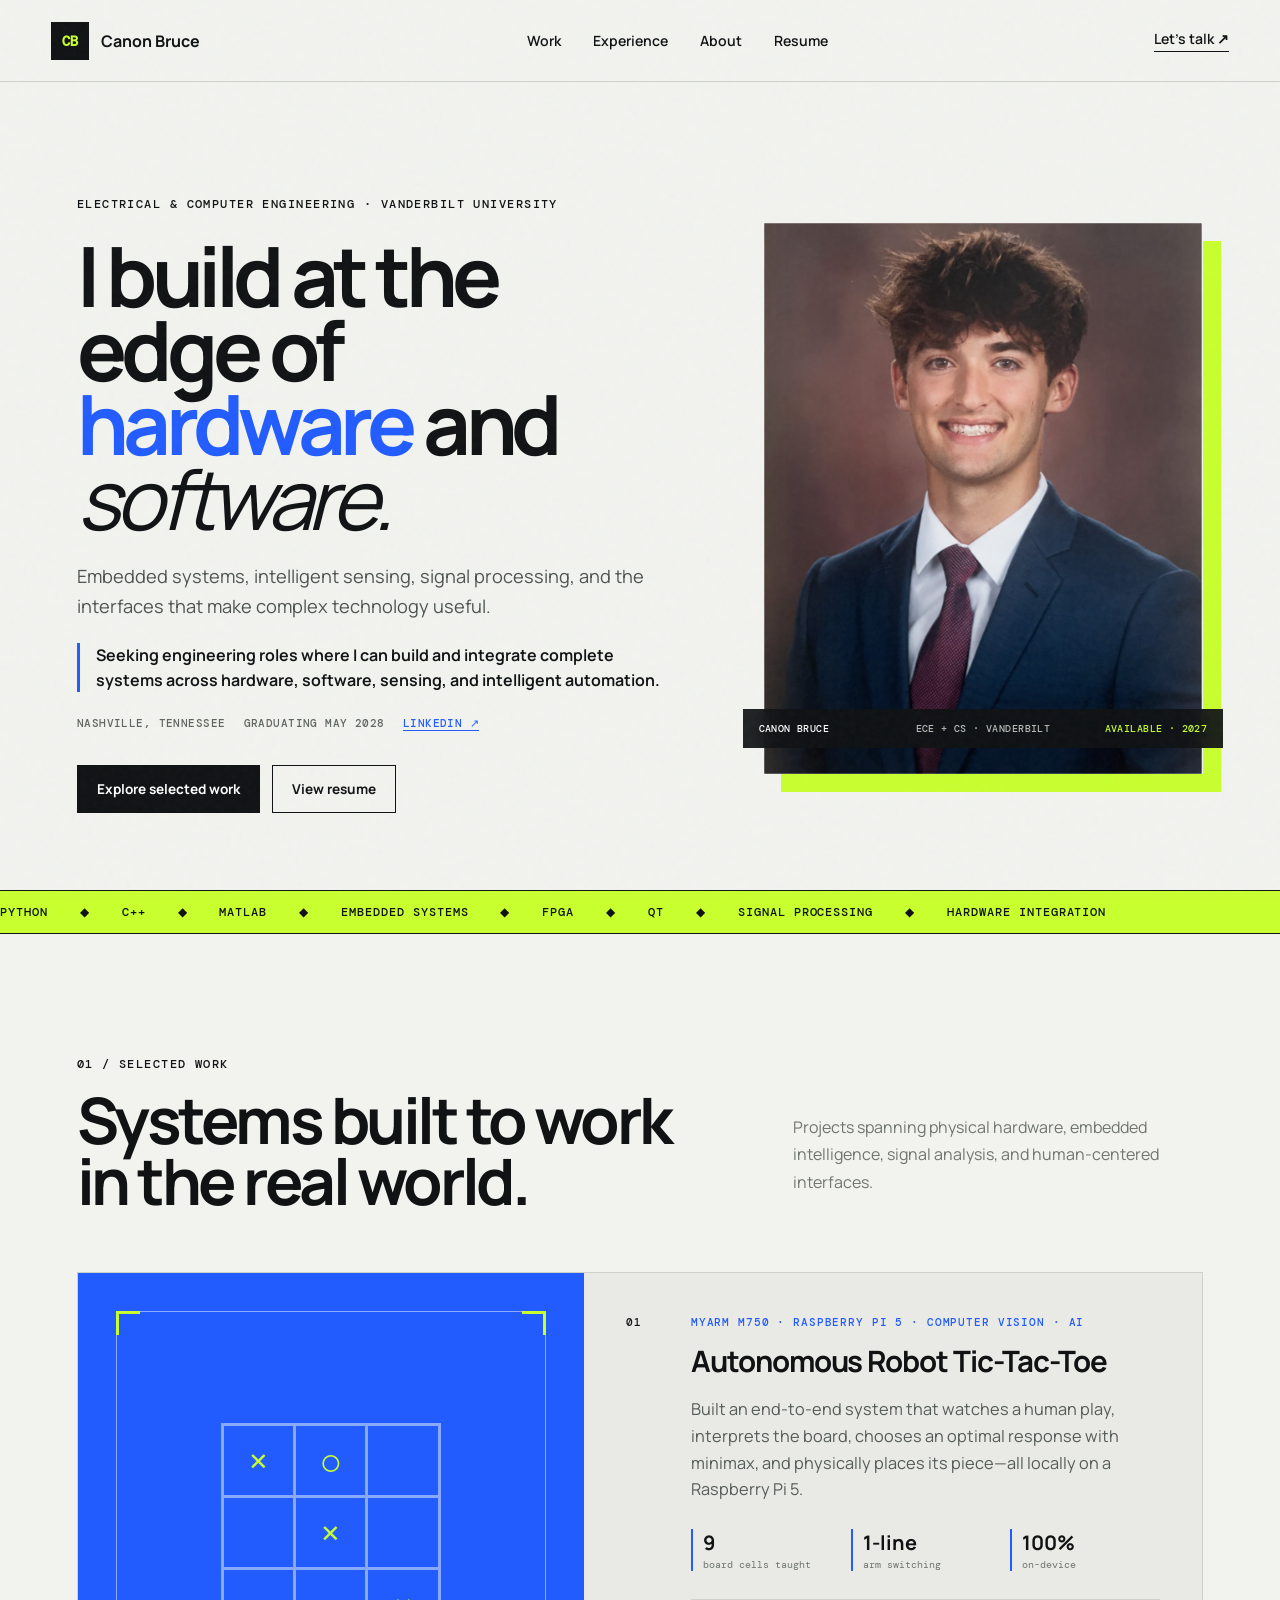
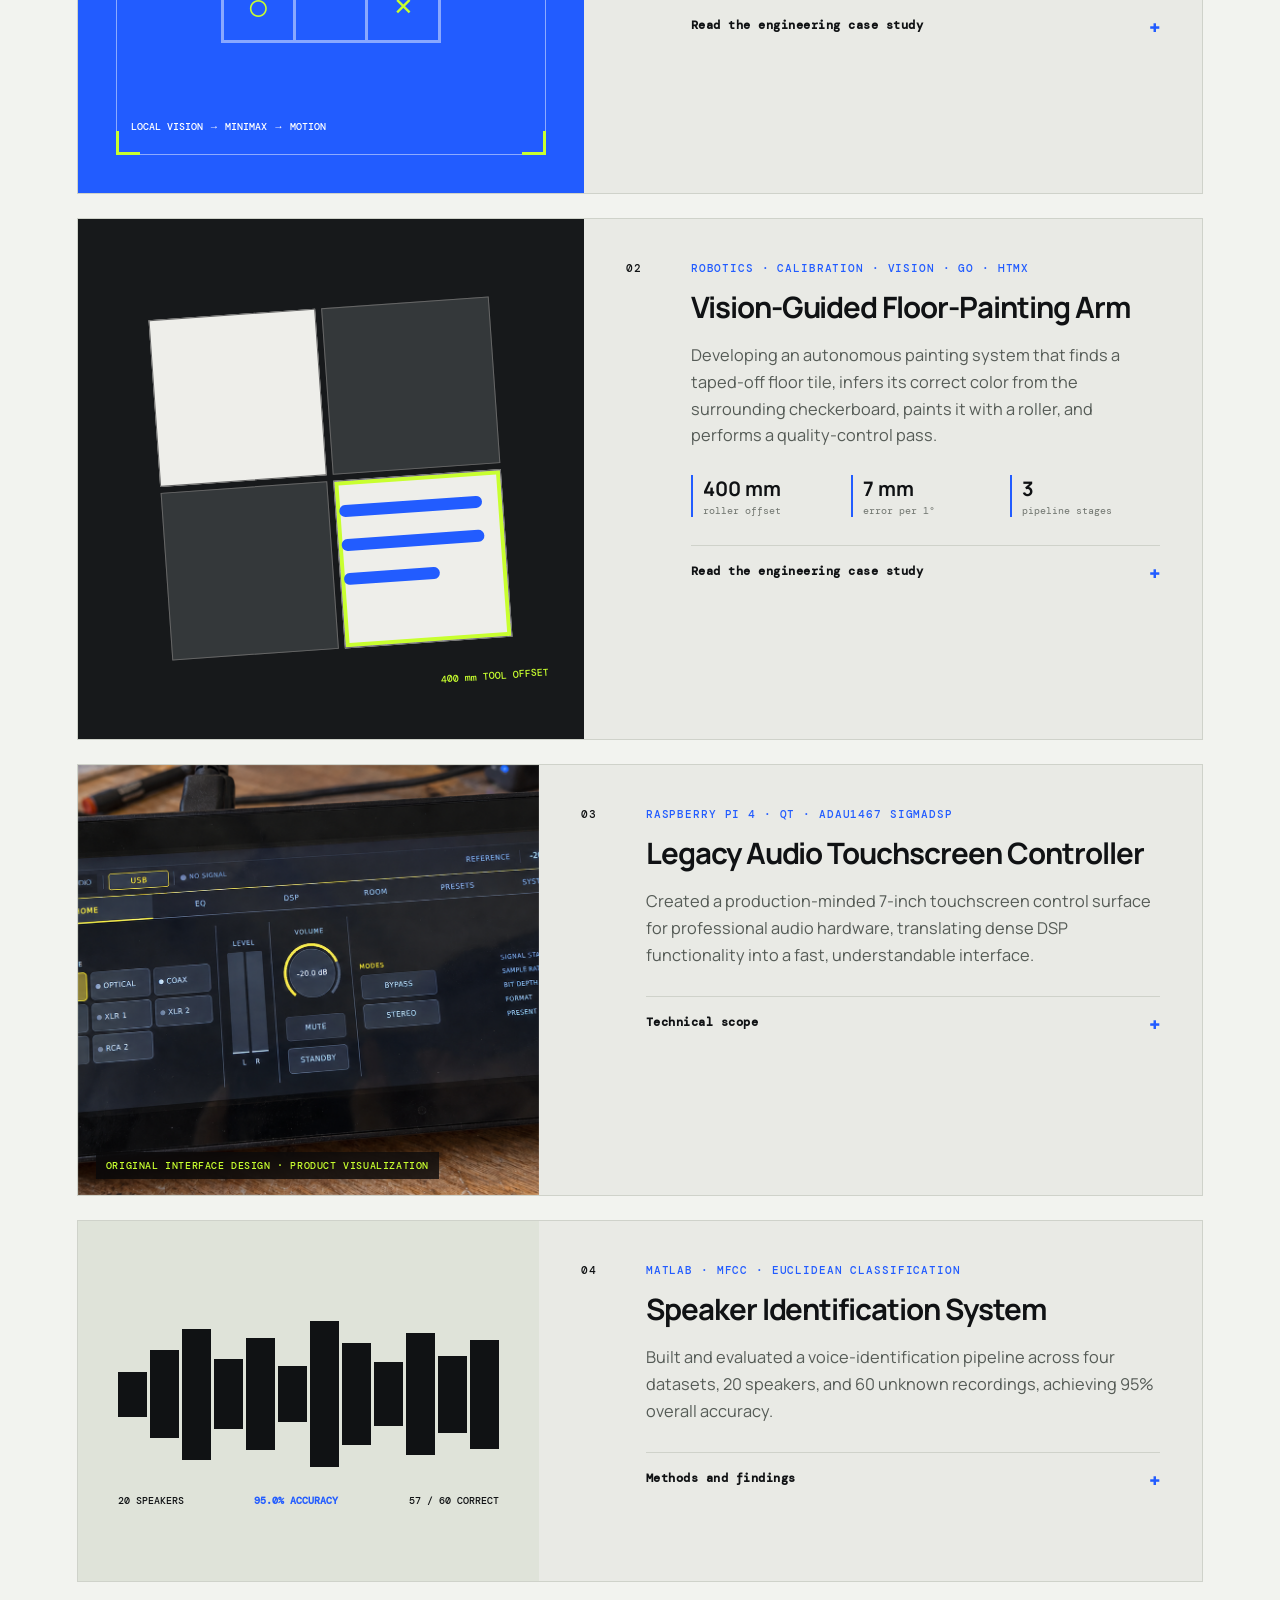
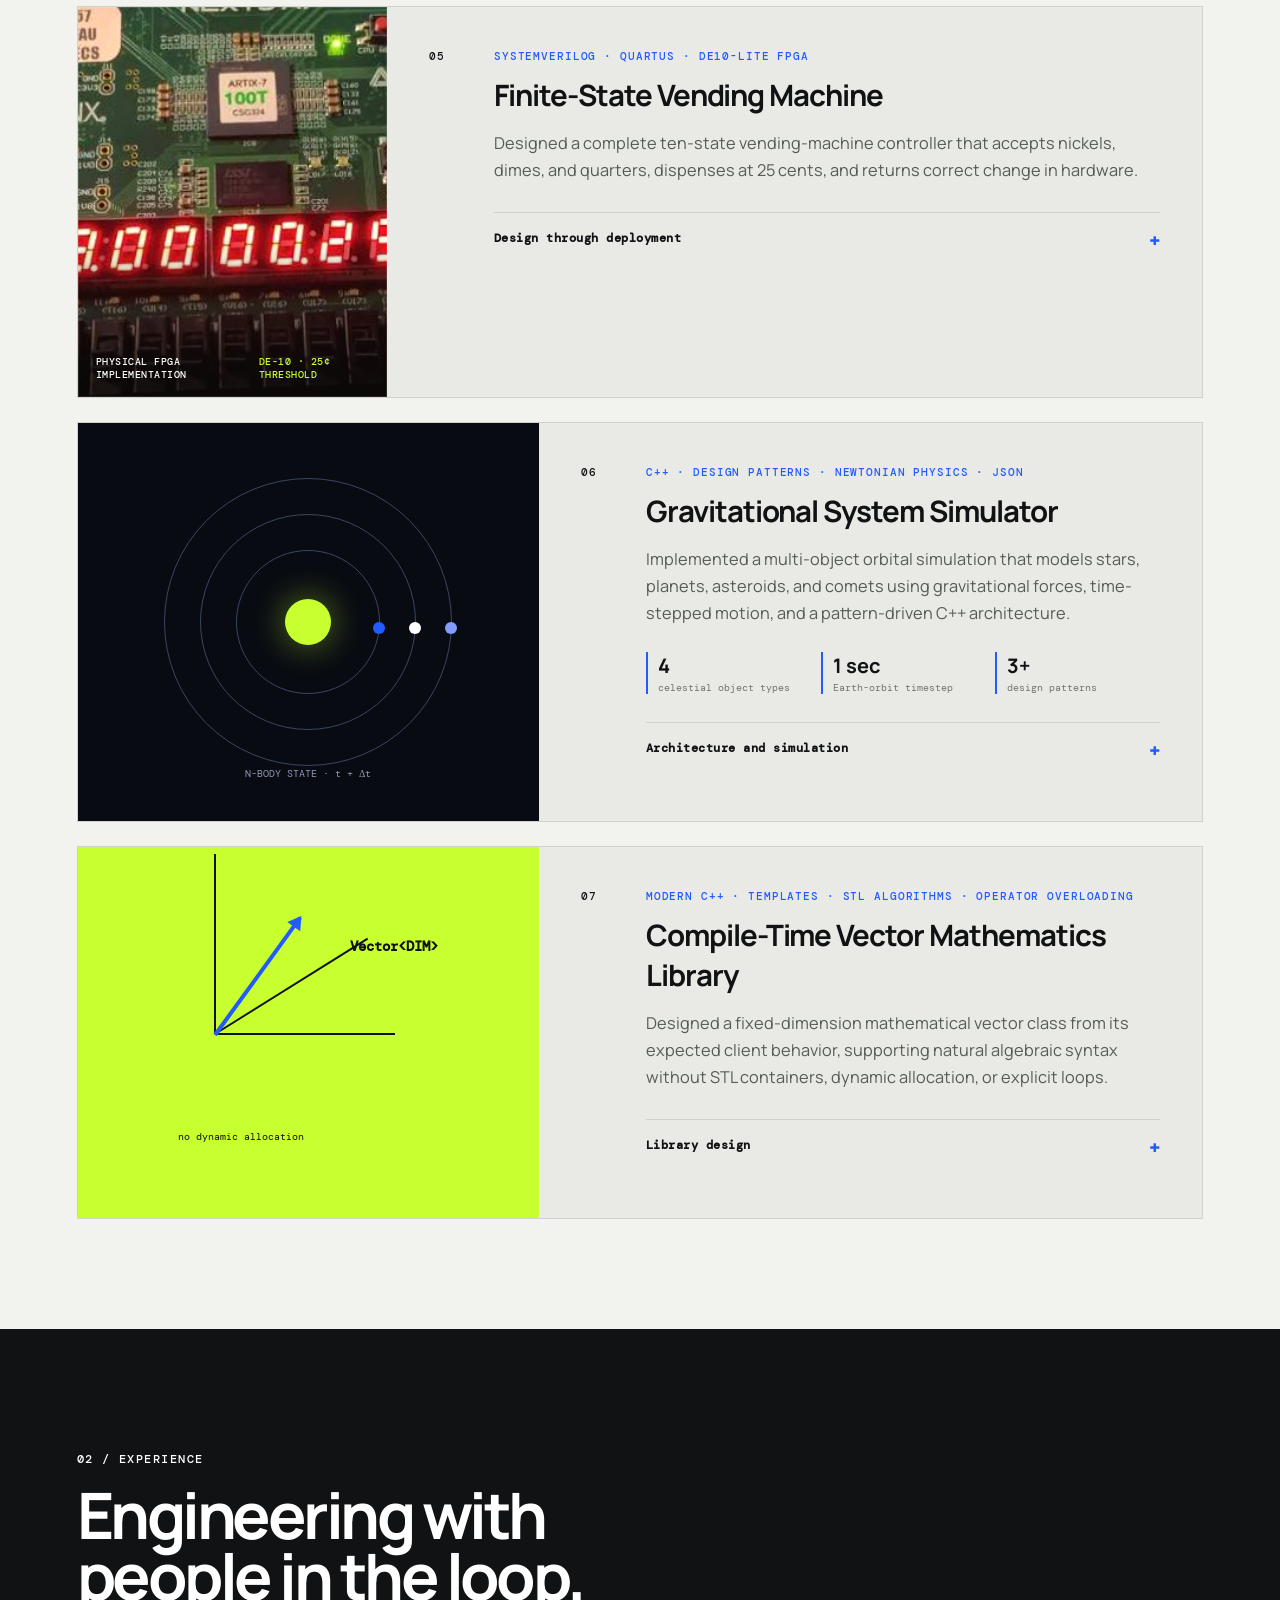
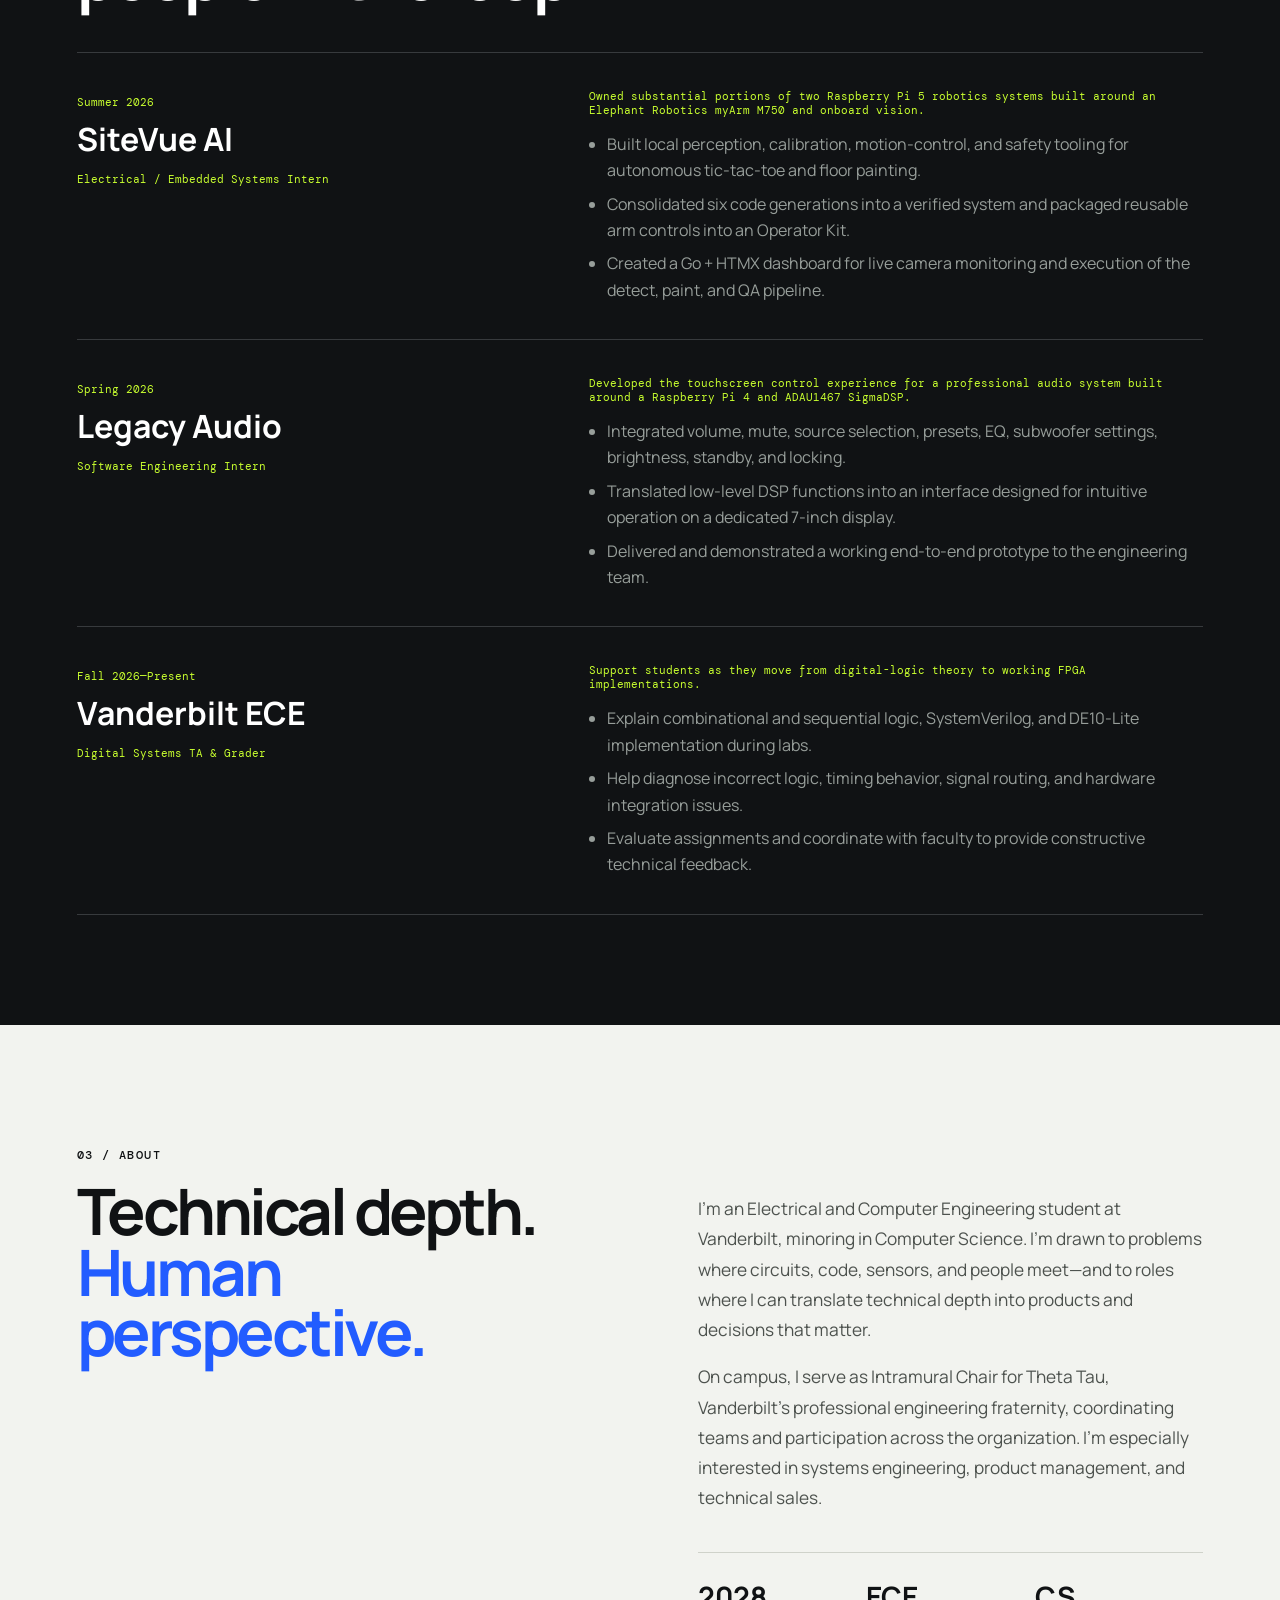
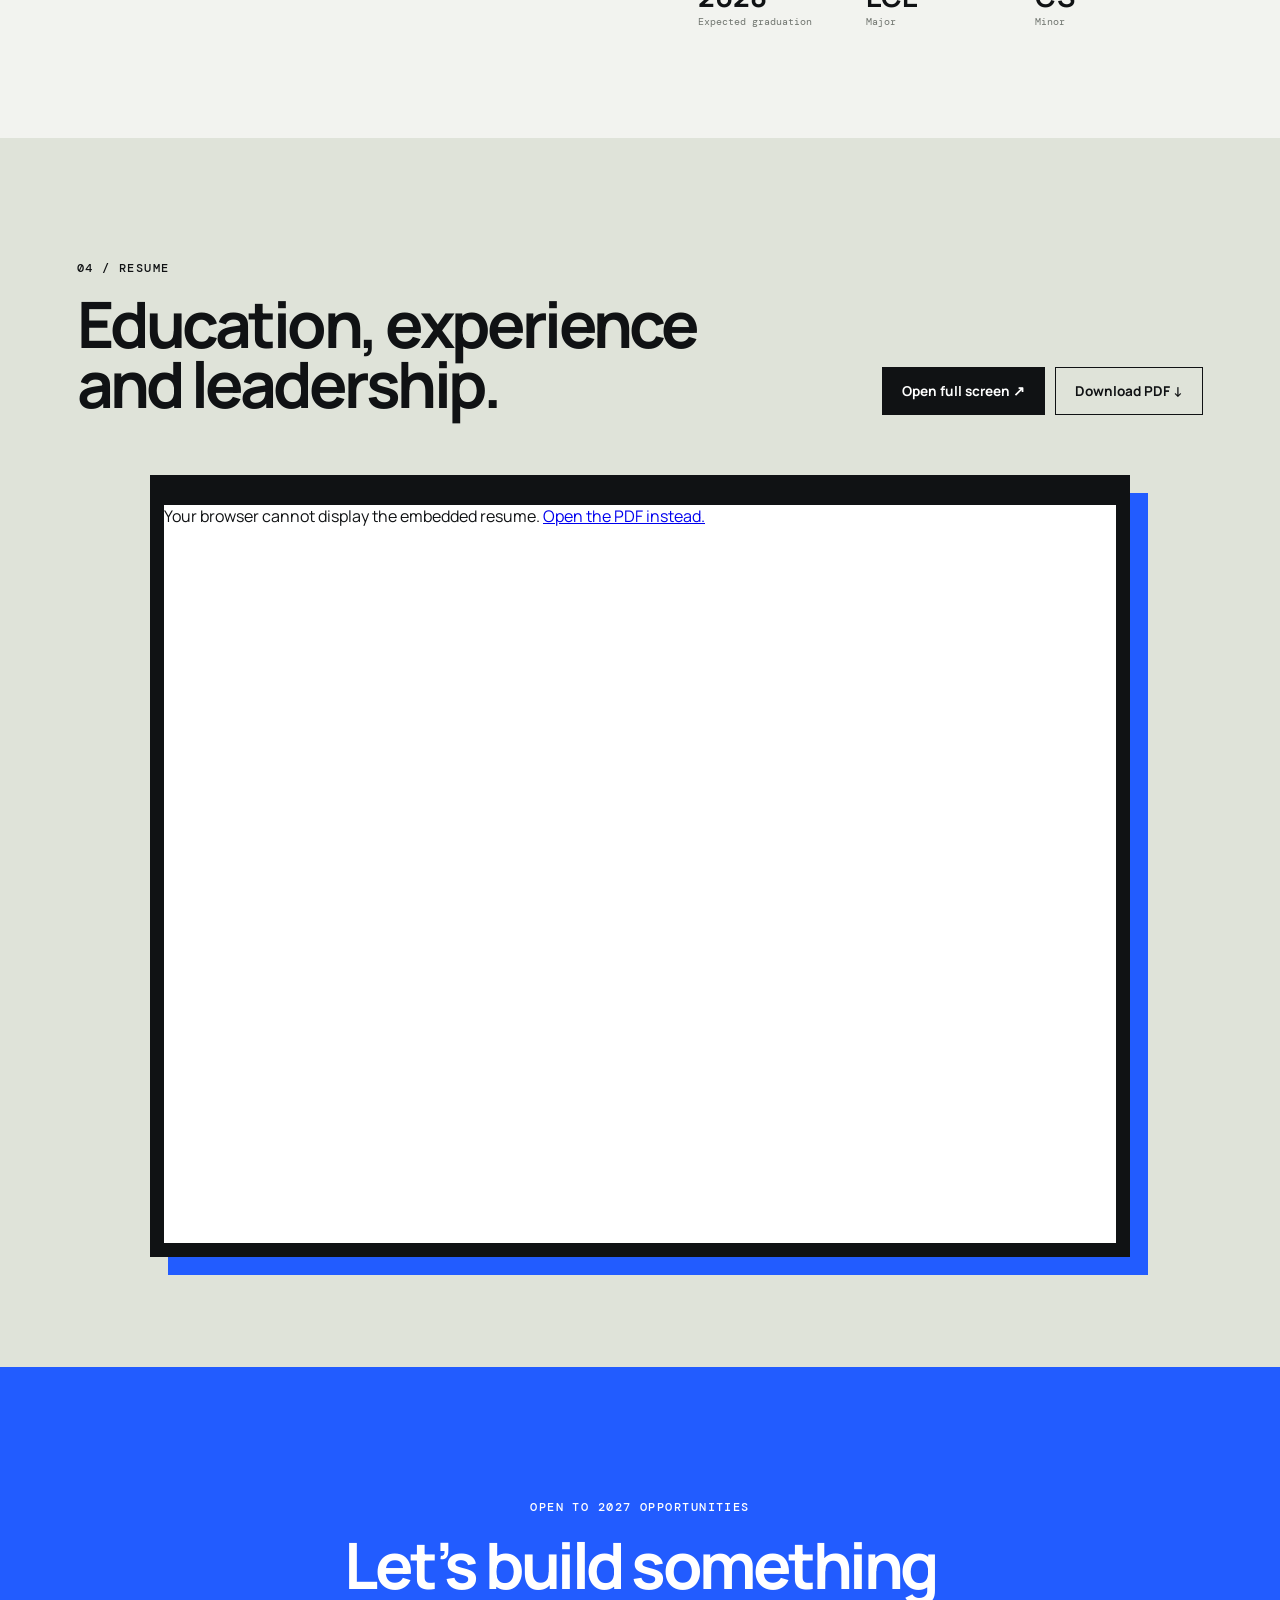
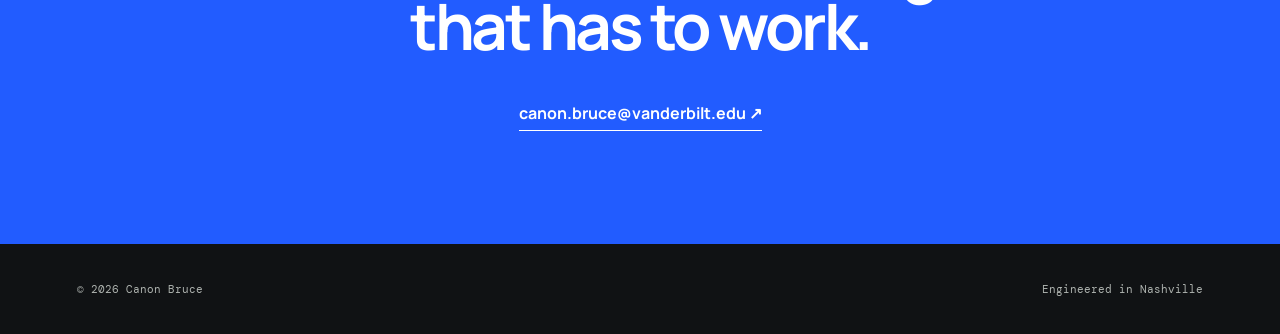
==== index.html @ 9f4f69da "Add files via upload" ====
<!doctype html>
<html lang="en">
<head>
  <meta charset="UTF-8" />
  <meta name="viewport" content="width=device-width, initial-scale=1.0" />
  <meta name="description" content="Canon Bruce — Electrical & Computer Engineering portfolio spanning embedded systems, AI, DSP, and software." />
  <title>Canon Bruce — ECE + CS Portfolio</title>
  <link rel="icon" type="image/svg+xml" href="data:image/svg+xml,%3Csvg xmlns='http://www.w3.org/2000/svg' viewBox='0 0 64 64'%3E%3Crect width='64' height='64' rx='10' fill='%23101214'/%3E%3Cpath d='M13 32h12l6-13 8 26 6-13h6' fill='none' stroke='%23c8ff2f' stroke-width='5' stroke-linejoin='round'/%3E%3C/svg%3E">
  <link rel="preconnect" href="https://fonts.googleapis.com">
  <link rel="preconnect" href="https://fonts.gstatic.com" crossorigin>
  <link href="https://fonts.googleapis.com/css2?family=DM+Mono:wght@300;400;500&family=Manrope:wght@400;500;600;700;800&display=swap" rel="stylesheet">
  <link rel="stylesheet" href="./styles.css" />
  <link rel="stylesheet" href="./experience.css" />
</head>
<body>
  <div class="noise" aria-hidden="true"></div>
  <header class="nav">
    <a class="brand" href="#top" aria-label="Canon Bruce home"><span>CB</span><em>Canon Bruce</em></a>
    <nav aria-label="Primary navigation">
      <a href="#work">Work</a><a href="#experience">Experience</a><a href="#about">About</a><a href="#resume">Resume</a>
    </nav>
    <a class="contact-link" href="mailto:canon.bruce@vanderbilt.edu">Let's talk <span>↗</span></a>
  </header>

  <main id="top">
    <section class="hero">
      <div class="hero-copy">
        <p class="eyebrow">Electrical & Computer Engineering · Vanderbilt University</p>
        <h1>I build at the edge of <span>hardware</span> and <span>software.</span></h1>
        <p class="lede">Embedded systems, intelligent sensing, signal processing, and the interfaces that make complex technology useful.</p>
        <p class="role-statement">Seeking engineering roles where I can build and integrate complete systems across hardware, software, sensing, and intelligent automation.</p>
        <div class="profile-meta"><span>Nashville, Tennessee</span><span>Graduating May 2028</span><a href="https://www.linkedin.com/in/canon-bruce" target="_blank" rel="noreferrer">LinkedIn ↗</a></div>
        <div class="hero-actions"><a class="button primary" href="#work">Explore selected work</a><a class="button ghost" href="./assets/canon-bruce-resume.pdf" target="_blank">View resume</a></div>
      </div>
      <figure class="hero-headshot">
        <div class="portrait-frame"><img src="./assets/canon-bruce-headshot.png" alt="Canon Bruce wearing a navy suit and burgundy tie"></div>
        <figcaption><span>Canon Bruce</span><span>ECE + CS · Vanderbilt</span><span class="status">Available · 2027</span></figcaption>
      </figure>
    </section>

    <section class="ticker" aria-label="Technical skills"><div>PYTHON <i>◆</i> C++ <i>◆</i> MATLAB <i>◆</i> EMBEDDED SYSTEMS <i>◆</i> FPGA <i>◆</i> QT <i>◆</i> SIGNAL PROCESSING <i>◆</i> HARDWARE INTEGRATION</div></section>

    <section id="work" class="section">
      <div class="section-head"><div><p class="eyebrow">01 / Selected work</p><h2>Systems built to work<br>in the real world.</h2></div><p>Projects spanning physical hardware, embedded intelligence, signal analysis, and human-centered interfaces.</p></div>
      <div class="projects case-studies">
        <article class="project case-study featured">
          <div class="project-visual vision-visual"><div class="camera-frame"><span class="corner c1"></span><span class="corner c2"></span><span class="corner c3"></span><span class="corner c4"></span><div class="board-grid"><i>×</i><i>○</i><i></i><i></i><i>×</i><i></i><i>○</i><i></i><i>×</i></div><p>LOCAL VISION → MINIMAX → MOTION</p></div></div>
          <div class="project-info"><span class="number">01</span><div><p class="tags">MYARM M750 · RASPBERRY PI 5 · COMPUTER VISION · AI</p><h3>Autonomous Robot Tic-Tac-Toe</h3><p class="summary">Built an end-to-end system that watches a human play, interprets the board, chooses an optimal response with minimax, and physically places its piece—all locally on a Raspberry Pi 5.</p>
            <div class="metrics"><span><strong>9</strong> board cells taught</span><span><strong>1-line</strong> arm switching</span><span><strong>100%</strong> on-device</span></div>
            <details><summary>Read the engineering case study <span>+</span></summary><div class="detail-grid">
              <section><h4>The challenge</h4><p>The arm’s internal position model was not dependable enough for repeatable physical play. A live reading taken during motion could introduce drift, and unguarded joint commands risked pushing the hardware into its limits.</p></section>
              <section><h4>Control system</h4><p>I built calibration and teaching scripts that let an operator jog one joint at a time, record stable poses, replay them safely, and enforce live joint limits. Every piece-storage and board position was then taught and validated by hand.</p></section>
              <section><h4>Reliability decision</h4><p>I rebuilt pick-and-place around stored, verified positions instead of trusting changing sensor readings mid-motion. That practical choice made physical execution repeatable on imperfect research hardware.</p></section>
              <section><h4>Reusable platform</h4><p>I consolidated six generations of code into one verified project, added multi-arm support through a single configuration change, and extracted the control layer into a documented myArm M750 Operator Kit for future projects.</p></section>
            </div><div class="flow"><span>Camera reads board</span><b>→</b><span>Minimax selects move</span><b>→</b><span>Stored pose replay</span><b>→</b><span>Arm places piece</span></div></details>
          </div></div>
        </article>

        <article class="project case-study featured paint-card">
          <div class="project-visual paint-visual"><div class="paint-path"><span class="tile t1"></span><span class="tile t2"></span><span class="tile t3"></span><span class="tile t4 active"></span><i class="stroke s1"></i><i class="stroke s2"></i><i class="stroke s3"></i><div class="roller">400 mm TOOL OFFSET</div></div></div>
          <div class="project-info"><span class="number">02</span><div><p class="tags">ROBOTICS · CALIBRATION · VISION · GO · HTMX</p><h3>Vision-Guided Floor-Painting Arm</h3><p class="summary">Developing an autonomous painting system that finds a taped-off floor tile, infers its correct color from the surrounding checkerboard, paints it with a roller, and performs a quality-control pass.</p>
            <div class="metrics"><span><strong>400 mm</strong> roller offset</span><span><strong>7 mm</strong> error per 1°</span><span><strong>3</strong> pipeline stages</span></div>
            <details><summary>Read the engineering case study <span>+</span></summary><div class="detail-grid">
              <section><h4>Perception</h4><p>I built a pipeline that locates the taped tile and reads the checkerboard around it to decide the target color. It flags uncertainty instead of making a bad paint decision, and I used synthetic images to test the vision logic before the physical setup existed.</p></section>
              <section><h4>Calibration</h4><p>I mapped camera coordinates into the arm’s working space with hand-probed reference points, avoiding dependence on questionable built-in positioning. The process also measured and confirmed the roller’s true 400 mm offset.</p></section>
              <section><h4>Motion precision</h4><p>A one-degree wrist error becomes roughly seven millimeters at the roller tip. I hand-teach several points with limp joints, then replay a smoothed path through those exact poses to produce a controlled stripe.</p></section>
              <section><h4>Ownership and interface</h4><p>When two teammates became unavailable, I carried the calibration, perception, and motion work forward myself. I also built a Go + HTMX dashboard on the Pi with a live camera feed to run and monitor detection, painting, and QA.</p></section>
            </div><div class="status-strip"><span>PROVEN: perception, calibration, single stripe</span><span>NEXT: gap-free full-tile coverage + floor-light recalibration</span></div></details>
          </div></div>
        </article>

        <article class="project case-study">
          <figure class="project-visual product-photo"><img src="./assets/legacy-audio-touchscreen-product.png" alt="Legacy Audio touchscreen interface displayed on a seven-inch embedded control panel beside Raspberry Pi hardware"><figcaption>Original interface design · Product visualization</figcaption></figure>
          <div class="project-info"><span class="number">03</span><div><p class="tags">RASPBERRY PI 4 · QT · ADAU1467 SIGMADSP</p><h3>Legacy Audio Touchscreen Controller</h3><p class="summary">Created a production-minded 7-inch touchscreen control surface for professional audio hardware, translating dense DSP functionality into a fast, understandable interface.</p><details><summary>Technical scope <span>+</span></summary><div class="detail-grid"><section><h4>Controls</h4><p>Unified volume, mute, input selection, presets, parametric EQ, subwoofer settings, brightness, standby, and interface locking.</p></section><section><h4>Integration</h4><p>Connected a Raspberry Pi 4 and Qt application to an ADAU1467 SigmaDSP, handling bidirectional state between a touch interface and the audio system.</p></section><section><h4>Product thinking</h4><p>Designed around real operator workflows rather than exposing raw DSP parameters, with clear feedback and controls suitable for a dedicated embedded display.</p></section><section><h4>Outcome</h4><p>Completed a working prototype and demonstrated the full control experience to the engineering team.</p></section></div></details></div></div>
        </article>

        <article class="project case-study">
          <div class="project-visual audio-visual"><div class="wave"><i style="--h:28%"></i><i style="--h:55%"></i><i style="--h:82%"></i><i style="--h:44%"></i><i style="--h:70%"></i><i style="--h:35%"></i><i style="--h:91%"></i><i style="--h:64%"></i><i style="--h:40%"></i><i style="--h:76%"></i><i style="--h:48%"></i><i style="--h:68%"></i></div><div class="matrix"><span>20 SPEAKERS</span><b>95.0% ACCURACY</b><span>57 / 60 CORRECT</span></div></div>
          <div class="project-info"><span class="number">04</span><div><p class="tags">MATLAB · MFCC · EUCLIDEAN CLASSIFICATION</p><h3>Speaker Identification System</h3><p class="summary">Built and evaluated a voice-identification pipeline across four datasets, 20 speakers, and 60 unknown recordings, achieving 95% overall accuracy.</p><details><summary>Methods and findings <span>+</span></summary><div class="detail-grid"><section><h4>Feature pipeline</h4><p>Extracted 13 MFCCs per frame, stacked three training recordings per speaker, and reduced each database to a representative 13-dimensional mean feature vector.</p></section><section><h4>Classification</h4><p>Processed three unseen recordings per speaker and used Euclidean distance to choose the closest known voice, recording every comparison and result for analysis.</p></section><section><h4>Results</h4><p>Correctly classified 57 of 60 tests. Two datasets reached 100%, with the others at 93.3% and 86.7%.</p></section><section><h4>Error analysis</h4><p>Identified a repeat Daniel/Eliza confusion and traced it to averaging away pitch and temporal information. Proposed pitch features or a more expressive model as the next improvement.</p></section></div></details></div></div>
        </article>

        <article class="project case-study wide">
          <figure class="project-visual hardware-photo"><img src="./assets/fsm-vending-machine-fpga.png" alt="Finite-state vending machine running on an FPGA development board with seven-segment output showing 25"><figcaption><span>Physical FPGA implementation</span><strong>DE-10 · 25¢ threshold</strong></figcaption></figure>
          <div class="project-info"><span class="number">05</span><div><p class="tags">SYSTEMVERILOG · QUARTUS · DE10-LITE FPGA</p><h3>Finite-State Vending Machine</h3><p class="summary">Designed a complete ten-state vending-machine controller that accepts nickels, dimes, and quarters, dispenses at 25 cents, and returns correct change in hardware.</p><details><summary>Design through deployment <span>+</span></summary><div class="detail-grid"><section><h4>Architecture</h4><p>Translated system behavior into a state diagram, exhaustive transition table, next-state equations, and output logic for totals from 0 to 45 cents.</p></section><section><h4>Implementation</h4><p>Used one-hot state encoding and clocked D flip-flop behavior in SystemVerilog, then integrated the module with display and I/O circuitry in Quartus.</p></section><section><h4>Verification</h4><p>Created a testbench for coin sequences and change scenarios, validated the simulation waveforms, and only then programmed the physical DE10-Lite board.</p></section><section><h4>Hardware result</h4><p>Switches acted as coin inputs, a pushbutton supplied the clock, LEDs showed dispense/change signals, and seven-segment displays tracked accumulated value correctly.</p></section></div></details></div></div>
        </article>

        <article class="project case-study">
          <div class="project-visual orbit-visual"><div class="orbit-system"><span class="sun"></span><span class="orbit o1"><i></i></span><span class="orbit o2"><i></i></span><span class="orbit o3"><i></i></span><p>N-BODY STATE · t + Δt</p></div></div>
          <div class="project-info"><span class="number">06</span><div><p class="tags">C++ · DESIGN PATTERNS · NEWTONIAN PHYSICS · JSON</p><h3>Gravitational System Simulator</h3><p class="summary">Implemented a multi-object orbital simulation that models stars, planets, asteroids, and comets using gravitational forces, time-stepped motion, and a pattern-driven C++ architecture.</p>
            <div class="metrics"><span><strong>4</strong> celestial object types</span><span><strong>1 sec</strong> Earth-orbit timestep</span><span><strong>3+</strong> design patterns</span></div>
            <details><summary>Architecture and simulation <span>+</span></summary><div class="detail-grid">
              <section><h4>Physics engine</h4><p>Computed pairwise force with the law of universal gravitation, summed net force on every moving body, converted force into acceleration, and advanced velocity and position through discrete time steps.</p></section>
              <section><h4>State consistency</h4><p>Cloned the universe into a snapshot before each step so every body’s next state is calculated from the same unchanged moment. This prevents earlier updates from contaminating later calculations within a timestep.</p></section>
              <section><h4>Software architecture</h4><p>Used a Singleton to manage the universe, an Abstract Factory to validate and create celestial bodies, polymorphic object classes, a Visitor for type-specific output, and clone-based Prototype behavior for snapshots.</p></section>
              <section><h4>Data and safeguards</h4><p>Parsed JSON configurations into the appropriate object types, enforced mass and uniqueness constraints, kept the first object fixed as the central star, and handled zero-distance force safely.</p></section>
            </div><div class="flow"><span>JSON object data</span><b>→</b><span>Factory + validation</span><b>→</b><span>Force snapshot</span><b>→</b><span>New system state</span></div></details>
          </div></div>
        </article>

        <article class="project case-study">
          <div class="project-visual vector-visual"><div class="vector-space"><span class="axis x"></span><span class="axis y"></span><span class="axis z"></span><i class="vector-arrow"></i><b>Vector&lt;DIM&gt;</b><em>no dynamic allocation</em></div></div>
          <div class="project-info"><span class="number">07</span><div><p class="tags">MODERN C++ · TEMPLATES · STL ALGORITHMS · OPERATOR OVERLOADING</p><h3>Compile-Time Vector Mathematics Library</h3><p class="summary">Designed a fixed-dimension mathematical vector class from its expected client behavior, supporting natural algebraic syntax without STL containers, dynamic allocation, or explicit loops.</p>
            <details><summary>Library design <span>+</span></summary><div class="detail-grid">
              <section><h4>Generic interface</h4><p>Built a class template parameterized by dimension with fixed internal storage, const iterators, indexed access, copy semantics, and readable string conversion.</p></section>
              <section><h4>Mathematics</h4><p>Implemented addition, subtraction, inversion, scalar multiplication and division, dot products, norms, normalization, compound assignment, and floating-point-aware equality.</p></section>
              <section><h4>Language constraints</h4><p>Replaced explicit loops with standard algorithms, lambdas, accumulation, and custom functors. Added commutative scalar multiplication and a specialized three-dimensional cross product.</p></section>
              <section><h4>API reasoning</h4><p>Inferred the public interface from driver and test behavior rather than a supplied header, then used method reuse and noexcept annotations to keep the implementation compact and predictable.</p></section>
            </div></details>
          </div></div>
        </article>

      </div>
    </section>

    <section id="experience" class="section experience">
      <div class="section-head"><div><p class="eyebrow">02 / Experience</p><h2>Engineering with<br>people in the loop.</h2></div></div>
      <div class="timeline">
        <article><div><span>Summer 2026</span><h3>SiteVue AI</h3><p>Electrical / Embedded Systems Intern</p></div><div class="experience-copy"><p>Owned substantial portions of two Raspberry Pi 5 robotics systems built around an Elephant Robotics myArm M750 and onboard vision.</p><ul><li>Built local perception, calibration, motion-control, and safety tooling for autonomous tic-tac-toe and floor painting.</li><li>Consolidated six code generations into a verified system and packaged reusable arm controls into an Operator Kit.</li><li>Created a Go + HTMX dashboard for live camera monitoring and execution of the detect, paint, and QA pipeline.</li></ul></div></article>
        <article><div><span>Spring 2026</span><h3>Legacy Audio</h3><p>Software Engineering Intern</p></div><div class="experience-copy"><p>Developed the touchscreen control experience for a professional audio system built around a Raspberry Pi 4 and ADAU1467 SigmaDSP.</p><ul><li>Integrated volume, mute, source selection, presets, EQ, subwoofer settings, brightness, standby, and locking.</li><li>Translated low-level DSP functions into an interface designed for intuitive operation on a dedicated 7-inch display.</li><li>Delivered and demonstrated a working end-to-end prototype to the engineering team.</li></ul></div></article>
        <article><div><span>Fall 2026—Present</span><h3>Vanderbilt ECE</h3><p>Digital Systems TA & Grader</p></div><div class="experience-copy"><p>Support students as they move from digital-logic theory to working FPGA implementations.</p><ul><li>Explain combinational and sequential logic, SystemVerilog, and DE10-Lite implementation during labs.</li><li>Help diagnose incorrect logic, timing behavior, signal routing, and hardware integration issues.</li><li>Evaluate assignments and coordinate with faculty to provide constructive technical feedback.</li></ul></div></article>
      </div>
    </section>

    <section id="about" class="section about">
      <div><p class="eyebrow">03 / About</p><h2>Technical depth.<br><span>Human perspective.</span></h2></div>
      <div class="about-copy"><p>I’m an Electrical and Computer Engineering student at Vanderbilt, minoring in Computer Science. I’m drawn to problems where circuits, code, sensors, and people meet—and to roles where I can translate technical depth into products and decisions that matter.</p><p>On campus, I serve as Intramural Chair for Theta Tau, Vanderbilt’s professional engineering fraternity, coordinating teams and participation across the organization. I’m especially interested in systems engineering, product management, and technical sales.</p><div class="facts"><div><strong>2028</strong><span>Expected graduation</span></div><div><strong>ECE</strong><span>Major</span></div><div><strong>CS</strong><span>Minor</span></div></div></div>
    </section>

    <section id="resume" class="section resume-section">
      <div class="section-head"><div><p class="eyebrow">04 / Resume</p><h2>Education, experience<br>and leadership.</h2></div><div class="resume-actions"><a class="button primary" href="./assets/canon-bruce-resume.pdf" target="_blank">Open full screen ↗</a><a class="button ghost" href="./assets/canon-bruce-resume.pdf" download="Canon-Bruce-Resume.pdf">Download PDF ↓</a></div></div>
      <div class="resume-frame"><object data="./assets/canon-bruce-resume.pdf#view=FitH&toolbar=0" type="application/pdf" aria-label="Canon Bruce resume"><p>Your browser cannot display the embedded resume. <a href="./assets/canon-bruce-resume.pdf" target="_blank">Open the PDF instead.</a></p></object></div>
    </section>

    <section class="cta"><p class="eyebrow">Open to 2027 opportunities</p><h2>Let’s build something<br>that has to work.</h2><a href="mailto:canon.bruce@vanderbilt.edu">canon.bruce@vanderbilt.edu <span>↗</span></a></section>
  </main>
  <footer><span>© 2026 Canon Bruce</span><span>Engineered in Nashville</span></footer>
  <script src="./script.js"></script>
</body>
</html>
---- styles.css ----
:root{--ink:#101214;--paper:#f2f3ef;--acid:#c8ff2f;--blue:#225cff;--muted:#70756f;--line:#cfd2ca}*{box-sizing:border-box}html{scroll-behavior:smooth}body{margin:0;background:var(--paper);color:var(--ink);font-family:Manrope,Arial,sans-serif;font-size:16px;overflow-x:hidden}.noise{position:fixed;inset:0;pointer-events:none;opacity:.035;z-index:10;background-image:url("data:image/svg+xml,%3Csvg viewBox='0 0 180 180' xmlns='http://www.w3.org/2000/svg'%3E%3Cfilter id='n'%3E%3CfeTurbulence type='fractalNoise' baseFrequency='.9' numOctaves='4' stitchTiles='stitch'/%3E%3C/filter%3E%3Crect width='100%25' height='100%25' filter='url(%23n)'/%3E%3C/svg%3E")}.nav{height:82px;display:flex;align-items:center;justify-content:space-between;padding:0 4vw;border-bottom:1px solid var(--line);position:relative;z-index:5}.brand{display:flex;align-items:center;gap:12px;color:inherit;text-decoration:none}.brand span{display:grid;place-items:center;width:38px;height:38px;background:var(--ink);color:var(--acid);font:bold 14px DM Mono}.brand em{font-style:normal;font-weight:700}.nav nav{display:flex;gap:32px}.nav nav a,.contact-link{color:inherit;text-decoration:none;font-size:.88rem;font-weight:600}.nav nav a:hover{color:var(--blue)}.contact-link{border-bottom:1px solid;padding-bottom:3px}.hero{min-height:690px;padding:8vw 6vw 6vw;display:grid;grid-template-columns:1.15fr .85fr;gap:7vw;align-items:center}.eyebrow{font:500 .75rem DM Mono;letter-spacing:.12em;text-transform:uppercase}.hero h1{font-size:clamp(3.3rem,6.5vw,7.7rem);line-height:.89;letter-spacing:-.065em;margin:26px 0;max-width:950px}.hero h1 span:first-of-type{color:var(--blue)}.hero h1 span:last-of-type{font-weight:400;font-style:italic}.lede{max-width:620px;color:#4e534f;font-size:1.14rem;line-height:1.65}.hero-actions{display:flex;gap:12px;margin-top:34px}.button{padding:14px 19px;border:1px solid var(--ink);text-decoration:none;color:inherit;font-size:.85rem;font-weight:700}.button.primary{background:var(--ink);color:white}.button:hover{transform:translateY(-2px)}.system-card{aspect-ratio:4/5;max-height:540px;background:var(--ink);color:#fff;padding:22px;display:flex;flex-direction:column;justify-content:space-between;box-shadow:18px 18px 0 var(--acid)}.card-top,.card-bottom{font:400 .67rem DM Mono;display:flex;justify-content:space-between}.status{color:var(--acid)}.orbital{height:75%;position:relative;display:grid;place-items:center;border:1px solid #34383b;border-radius:50%}.orbital:before,.orbital:after{content:"";position:absolute;border:1px solid #34383b;border-radius:50%}.orbital:before{inset:14%}.orbital:after{inset:30%}.core{height:74px;width:74px;border-radius:50%;display:grid;place-items:center;background:var(--acid);color:var(--ink);font:bold 18px DM Mono;z-index:2}.node{position:absolute;font:400 .6rem DM Mono;color:#bbb;background:var(--ink);padding:4px}.n1{top:12%;left:12%}.n2{top:34%;right:3%}.n3{bottom:13%;left:22%}.n4{bottom:33%;right:16%}.ticker{overflow:hidden;background:var(--acid);border-block:1px solid var(--ink);padding:13px 0;white-space:nowrap;font:500 .75rem DM Mono;letter-spacing:.08em}.ticker div{display:inline-block;animation:marquee 22s linear infinite}.ticker i{font-style:normal;margin:0 24px}@keyframes marquee{to{transform:translateX(-35%)}}.section{padding:110px 6vw}.section-head{display:flex;justify-content:space-between;align-items:end;margin-bottom:60px;gap:40px}.section-head h2,.about h2,.cta h2{font-size:clamp(2.7rem,5vw,5.7rem);line-height:.95;letter-spacing:-.055em;margin:18px 0 0}.section-head>p{max-width:410px;color:var(--muted);line-height:1.7}.projects{display:grid;grid-template-columns:1fr 1fr;gap:24px}.project{border:1px solid var(--line);background:#e9eae5}.project.featured{grid-column:1/-1;display:grid;grid-template-columns:1.25fr .75fr}.project-visual{min-height:360px;overflow:hidden}.featured .project-visual{min-height:520px}.project-info{padding:30px;display:grid;grid-template-columns:50px 1fr;gap:15px}.number,.tags{font:500 .68rem DM Mono;letter-spacing:.08em}.tags{color:var(--blue);margin:0 0 12px}.project-info h3{font-size:clamp(1.45rem,2.3vw,2.4rem);letter-spacing:-.035em;margin:0 0 15px}.project-info p:not(.tags){color:#555b56;line-height:1.65;margin:0}.project-info ul{display:flex;gap:20px;padding:0;list-style:none;font:500 .68rem DM Mono;margin-top:25px}.dsp-visual{background:linear-gradient(135deg,#181b1d,#090a0b);display:grid;place-items:center;padding:8%}.screen{width:90%;height:80%;border:1px solid #4d5554;padding:20px;box-shadow:0 0 50px #225cff35 inset}.ui-bar{display:flex;gap:6px}.ui-bar span{width:7px;height:7px;border-radius:50%;background:var(--acid)}.eq-bars,.wave{height:70%;display:flex;align-items:center;gap:7px;padding:20px 0}.eq-bars i{flex:1;height:var(--h);background:linear-gradient(var(--acid),var(--blue))}.ui-labels{display:flex;justify-content:space-between;color:#8e9694;font:400 .62rem DM Mono}.ui-labels strong{color:white;font-size:1.1rem}.vision-visual{background:var(--blue);padding:38px}.camera-frame{height:100%;border:1px solid #8caaff;position:relative;display:grid;place-items:center;color:white}.corner{position:absolute;width:24px;height:24px;border-color:var(--acid);border-style:solid}.c1{left:-1px;top:-1px;border-width:3px 0 0 3px}.c2{right:-1px;top:-1px;border-width:3px 3px 0 0}.c3{left:-1px;bottom:-1px;border-width:0 0 3px 3px}.c4{right:-1px;bottom:-1px;border-width:0 3px 3px 0}.arm{width:160px;height:190px;position:relative}.arm i,.arm b,.arm em{position:absolute;display:block;background:#fff;transform-origin:bottom center}.arm i{height:115px;width:24px;bottom:15px;left:70px;transform:rotate(-25deg)}.arm b{height:100px;width:19px;bottom:115px;left:43px;transform:rotate(48deg)}.arm em{height:55px;width:12px;bottom:178px;left:105px;transform:rotate(-30deg)}.target{position:absolute;width:65px;height:65px;border:1px solid var(--acid);right:13%;top:19%}.camera-frame p{position:absolute;bottom:10px;left:14px;font:500 .65rem DM Mono}.audio-visual{background:#dfe3d9;padding:40px;display:flex;flex-direction:column;justify-content:center}.wave{height:200px;gap:3px}.wave i{flex:1;height:var(--h);background:var(--ink)}.matrix{display:flex;justify-content:space-between;font:500 .65rem DM Mono}.matrix b{color:var(--blue)}.compact{display:grid;grid-template-columns:.85fr 1.15fr}.compact .project-visual{min-height:260px}.logic-grid{background:#111;display:grid;grid-template-columns:repeat(6,1fr);gap:9px;padding:45px}.logic-grid i{border:1px solid #434743}.logic-grid i.on{background:var(--acid);box-shadow:0 0 15px #c8ff2f77}.circuit{background:var(--acid);display:grid;place-items:center;padding:25px}.circuit svg{width:100%}.circuit path{fill:none;stroke:var(--ink);stroke-width:3}.circuit circle{fill:var(--blue)}.experience{background:var(--ink);color:white}.experience .section-head{margin-bottom:45px}.timeline article{display:grid;grid-template-columns:.8fr 1.2fr;gap:8vw;padding:36px 0;border-top:1px solid #373a3d}.timeline article:last-child{border-bottom:1px solid #373a3d}.timeline h3{font-size:2rem;margin:6px 0}.timeline span,.timeline div p{font:400 .69rem DM Mono;color:var(--acid)}.timeline>article>p{color:#abb0ad;line-height:1.7;max-width:650px}.about{display:grid;grid-template-columns:1fr 1fr;gap:9vw}.about h2 span{color:var(--blue)}.about-copy{padding-top:42px}.about-copy>p{font-size:1.08rem;line-height:1.75;color:#4d524e}.facts{display:grid;grid-template-columns:repeat(3,1fr);border-top:1px solid var(--line);margin-top:38px;padding-top:24px}.facts div{display:flex;flex-direction:column}.facts strong{font-size:1.75rem}.facts span{font:400 .65rem DM Mono;color:var(--muted)}.cta{background:var(--blue);color:white;text-align:center;padding-block:120px}.cta h2{margin:20px auto 45px}.cta a{color:white;text-decoration:none;border-bottom:1px solid white;padding-bottom:6px;font-weight:700}footer{height:90px;background:var(--ink);color:#aeb3af;display:flex;align-items:center;justify-content:space-between;padding:0 6vw;font:400 .68rem DM Mono}
@media(max-width:900px){.nav nav{display:none}.hero{grid-template-columns:1fr;padding-top:90px}.system-card{width:min(100%,470px);justify-self:center}.projects{grid-template-columns:1fr}.project.featured,.compact{grid-column:auto;display:block}.featured .project-visual{min-height:400px}.about{grid-template-columns:1fr}.section-head{display:block}.section-head>p{margin-top:24px}.timeline article{grid-template-columns:1fr;gap:10px}}
@media(max-width:560px){.nav{padding:0 20px}.brand em{display:none}.contact-link{font-size:.78rem}.hero{padding:70px 22px}.hero h1{font-size:3.45rem}.hero-actions{flex-direction:column}.system-card{box-shadow:10px 10px 0 var(--acid)}.section{padding:80px 22px}.project-info{grid-template-columns:32px 1fr;padding:23px}.project-info ul{display:block}.featured .project-visual,.project-visual{min-height:310px}.vision-visual{padding:24px}.logic-grid{min-height:240px;padding:30px}.facts{gap:10px}.facts strong{font-size:1.35rem}.cta h2{font-size:3rem}footer{padding:0 22px}}
@media(prefers-reduced-motion:reduce){html{scroll-behavior:auto}.ticker div{animation:none}.button:hover{transform:none}}
.case-studies{grid-template-columns:1fr}.case-study{display:grid;grid-template-columns:minmax(340px,.82fr) 1.18fr}.case-study.featured{grid-template-columns:.9fr 1.1fr}.case-study .project-info{padding:42px}.case-study .summary{font-size:1.02rem}.case-study details{margin-top:28px;border-top:1px solid var(--line)}.case-study summary{cursor:pointer;list-style:none;padding:17px 0;font:600 .78rem DM Mono;letter-spacing:.04em;display:flex;justify-content:space-between}.case-study summary::-webkit-details-marker{display:none}.case-study summary span{font-size:1.1rem;color:var(--blue)}.case-study details[open] summary span{transform:rotate(45deg)}.detail-grid{display:grid;grid-template-columns:1fr 1fr;gap:24px;padding:12px 0 8px}.detail-grid section{border-top:1px solid var(--line);padding-top:14px}.detail-grid h4{font:600 .7rem DM Mono;text-transform:uppercase;letter-spacing:.08em;margin:0 0 8px}.detail-grid p{font-size:.86rem!important;line-height:1.65!important}.metrics{display:grid;grid-template-columns:repeat(3,1fr);gap:10px;margin-top:26px}.metrics span{font:400 .63rem DM Mono;color:var(--muted);border-left:2px solid var(--blue);padding-left:10px}.metrics strong{display:block;font:700 1.25rem Manrope;color:var(--ink);margin-bottom:2px}.flow,.status-strip{margin-top:20px;padding:15px;background:var(--ink);color:white;display:flex;align-items:center;justify-content:space-between;gap:8px;font:400 .62rem DM Mono}.flow b{color:var(--acid)}.status-strip{align-items:flex-start;flex-direction:column}.status-strip span:first-child{color:var(--acid)}.board-grid{width:220px;height:220px;display:grid;grid-template-columns:repeat(3,1fr);grid-template-rows:repeat(3,1fr);gap:3px;background:#89a8ff;padding:3px}.board-grid i{background:var(--blue);display:grid;place-items:center;font:400 2.4rem Manrope;color:var(--acid)}.paint-visual{background:#17191b;padding:40px;display:grid;place-items:center}.paint-path{width:80%;aspect-ratio:1;position:relative;display:grid;grid-template-columns:1fr 1fr;gap:6px;transform:rotate(-4deg)}.tile{background:#eeeeea;border:1px solid #666}.tile:nth-child(2),.tile:nth-child(3){background:#34383a}.tile.active{background:#eeeeea;box-shadow:inset 0 0 0 4px var(--acid)}.stroke{position:absolute;height:12px;background:var(--blue);left:52%;width:42%;border-radius:10px}.s1{top:58%}.s2{top:68%}.s3{top:78%;width:28%}.roller{position:absolute;right:-10%;bottom:-13%;font:500 .62rem DM Mono;color:var(--acid)}.case-study.wide{grid-template-columns:.55fr 1.45fr}
@media(max-width:900px){.case-study,.case-study.featured,.case-study.wide{display:block}.detail-grid{grid-template-columns:1fr}.case-study .project-info{padding:30px}.paint-visual{min-height:420px}}
@media(max-width:560px){.metrics{grid-template-columns:1fr}.flow{align-items:flex-start;flex-direction:column}.flow b{transform:rotate(90deg)}.case-study .project-info{padding:23px}.detail-grid{gap:14px}}
.orbit-visual{background:#080b12;display:grid;place-items:center}.orbit-system{width:300px;height:300px;position:relative;display:grid;place-items:center}.sun{width:46px;height:46px;border-radius:50%;background:var(--acid);box-shadow:0 0 35px #c8ff2f77}.orbit{position:absolute;border:1px solid #3b4662;border-radius:50%;animation:spin 14s linear infinite}.orbit i{position:absolute;width:12px;height:12px;border-radius:50%;background:var(--blue);top:50%;right:-6px}.o1{inset:26%;animation-duration:6s}.o2{inset:14%;animation-duration:10s}.o3{inset:2%;animation-duration:16s}.o2 i{background:white}.o3 i{background:#849cff}.orbit-system p{position:absolute;bottom:-18px;color:#8f99b4;font:400 .62rem DM Mono}@keyframes spin{to{transform:rotate(360deg)}}.vector-visual{background:var(--acid);display:grid;place-items:center}.vector-space{width:270px;height:240px;position:relative}.axis{position:absolute;background:var(--ink);height:2px;width:180px;left:42px;top:120px;transform-origin:left}.axis.y{transform:rotate(-90deg)}.axis.z{transform:rotate(-32deg)}.vector-arrow{position:absolute;width:145px;height:4px;background:var(--blue);left:42px;top:120px;transform-origin:left;transform:rotate(-54deg)}.vector-arrow:after{content:"";position:absolute;right:-2px;top:-6px;border-left:13px solid var(--blue);border-block:8px solid transparent}.vector-space b{position:absolute;right:5px;top:25px;font:600 .85rem DM Mono}.vector-space em{position:absolute;left:5px;bottom:10px;font:400 .62rem DM Mono;font-style:normal}@media(prefers-reduced-motion:reduce){.orbit{animation:none}}
---- experience.css ----
.experience-copy > p {
  color: #d1d5d2;
  line-height: 1.7;
  max-width: 650px;
  margin-top: 0;
}

.experience-copy ul {
  margin: 14px 0 0;
  padding-left: 18px;
  color: #979e9a;
  line-height: 1.65;
}

.experience-copy li + li {
  margin-top: 7px;
}

.product-photo {
  position: relative;
  margin: 0;
  min-height: 430px;
  background: #090a0b;
}

.product-photo img {
  display: block;
  width: 100%;
  height: 100%;
  min-height: 430px;
  object-fit: cover;
  object-position: center;
}

.product-photo::after {
  content: "";
  position: absolute;
  inset: 0;
  box-shadow: inset 0 0 0 1px rgba(255,255,255,.08);
  pointer-events: none;
}

.product-photo figcaption {
  position: absolute;
  left: 18px;
  bottom: 16px;
  padding: 7px 10px;
  background: rgba(9,10,11,.78);
  color: #c8ff2f;
  font: 500 .62rem "DM Mono", monospace;
  letter-spacing: .06em;
  text-transform: uppercase;
  backdrop-filter: blur(8px);
}

.hero-headshot {
  position: relative;
  width: min(100%, 450px);
  margin: 0 auto;
}

.portrait-frame {
  position: relative;
  aspect-ratio: 4 / 5;
  overflow: hidden;
  background: #101214;
  box-shadow: 18px 18px 0 #c8ff2f;
}

.portrait-frame::after {
  content: "";
  position: absolute;
  inset: 0;
  border: 1px solid rgba(255,255,255,.2);
  box-shadow: inset 0 -90px 100px rgba(16,18,20,.18);
  pointer-events: none;
}

.portrait-frame img {
  display: block;
  width: 100%;
  height: 100%;
  object-fit: cover;
  object-position: center 28%;
}

.hero-headshot figcaption {
  position: absolute;
  left: -20px;
  right: -20px;
  bottom: 26px;
  display: grid;
  grid-template-columns: 1fr 1.35fr 1fr;
  align-items: center;
  gap: 10px;
  padding: 13px 16px;
  background: rgba(16,18,20,.93);
  color: white;
  font: 500 .64rem "DM Mono", monospace;
  letter-spacing: .04em;
  text-transform: uppercase;
  backdrop-filter: blur(9px);
}

.hero-headshot figcaption span:nth-child(2) {
  text-align: center;
  color: #b6bbb7;
}

.hero-headshot figcaption .status {
  text-align: right;
  color: #c8ff2f;
}

@media (max-width: 560px) {
  .portrait-frame {
    box-shadow: 10px 10px 0 #c8ff2f;
  }

  .hero-headshot figcaption {
    left: -6px;
    right: -6px;
    grid-template-columns: 1fr 1fr;
  }

  .hero-headshot figcaption span:nth-child(2) {
    display: none;
  }
}

.hardware-photo {
  position: relative;
  margin: 0;
  min-height: 390px;
  overflow: hidden;
  background: #101214;
}

.hardware-photo img {
  display: block;
  width: 100%;
  height: 100%;
  min-height: 390px;
  object-fit: cover;
  object-position: center;
  filter: contrast(1.08) saturate(1.08);
  transform: scale(1.015);
}

.hardware-photo::after {
  content: "";
  position: absolute;
  inset: 0;
  background: linear-gradient(180deg, transparent 60%, rgba(5,8,7,.76));
  box-shadow: inset 0 0 0 1px rgba(255,255,255,.12);
  pointer-events: none;
}

.hardware-photo figcaption {
  position: absolute;
  z-index: 1;
  left: 18px;
  right: 18px;
  bottom: 16px;
  display: flex;
  justify-content: space-between;
  gap: 16px;
  color: white;
  font: 500 .62rem "DM Mono", monospace;
  letter-spacing: .05em;
  text-transform: uppercase;
}

.hardware-photo figcaption strong {
  color: #c8ff2f;
  font-weight: 500;
}

.role-statement {
  max-width: 650px;
  margin: 22px 0 0;
  padding-left: 16px;
  border-left: 3px solid #225cff;
  font-weight: 650;
  line-height: 1.55;
}

.profile-meta {
  display: flex;
  flex-wrap: wrap;
  gap: 10px 18px;
  margin-top: 24px;
  font: 500 .68rem "DM Mono", monospace;
  letter-spacing: .04em;
  text-transform: uppercase;
}

.profile-meta span,
.profile-meta a {
  color: #5f655f;
  text-decoration: none;
}

.profile-meta a {
  color: #225cff;
  border-bottom: 1px solid currentColor;
}

.resume-section {
  background: #dfe3d9;
}

.resume-actions {
  display: flex;
  flex-wrap: wrap;
  gap: 10px;
}

.resume-frame {
  width: min(100%, 980px);
  margin: 0 auto;
  padding: 14px;
  background: #101214;
  box-shadow: 18px 18px 0 #225cff;
}

.resume-frame object {
  display: block;
  width: 100%;
  height: min(82vh, 1040px);
  min-height: 720px;
  background: white;
}

@media (max-width: 700px) {
  .resume-actions {
    margin-top: 28px;
  }

  .resume-frame {
    padding: 7px;
    box-shadow: 10px 10px 0 #225cff;
  }

  .resume-frame object {
    min-height: 620px;
  }
}
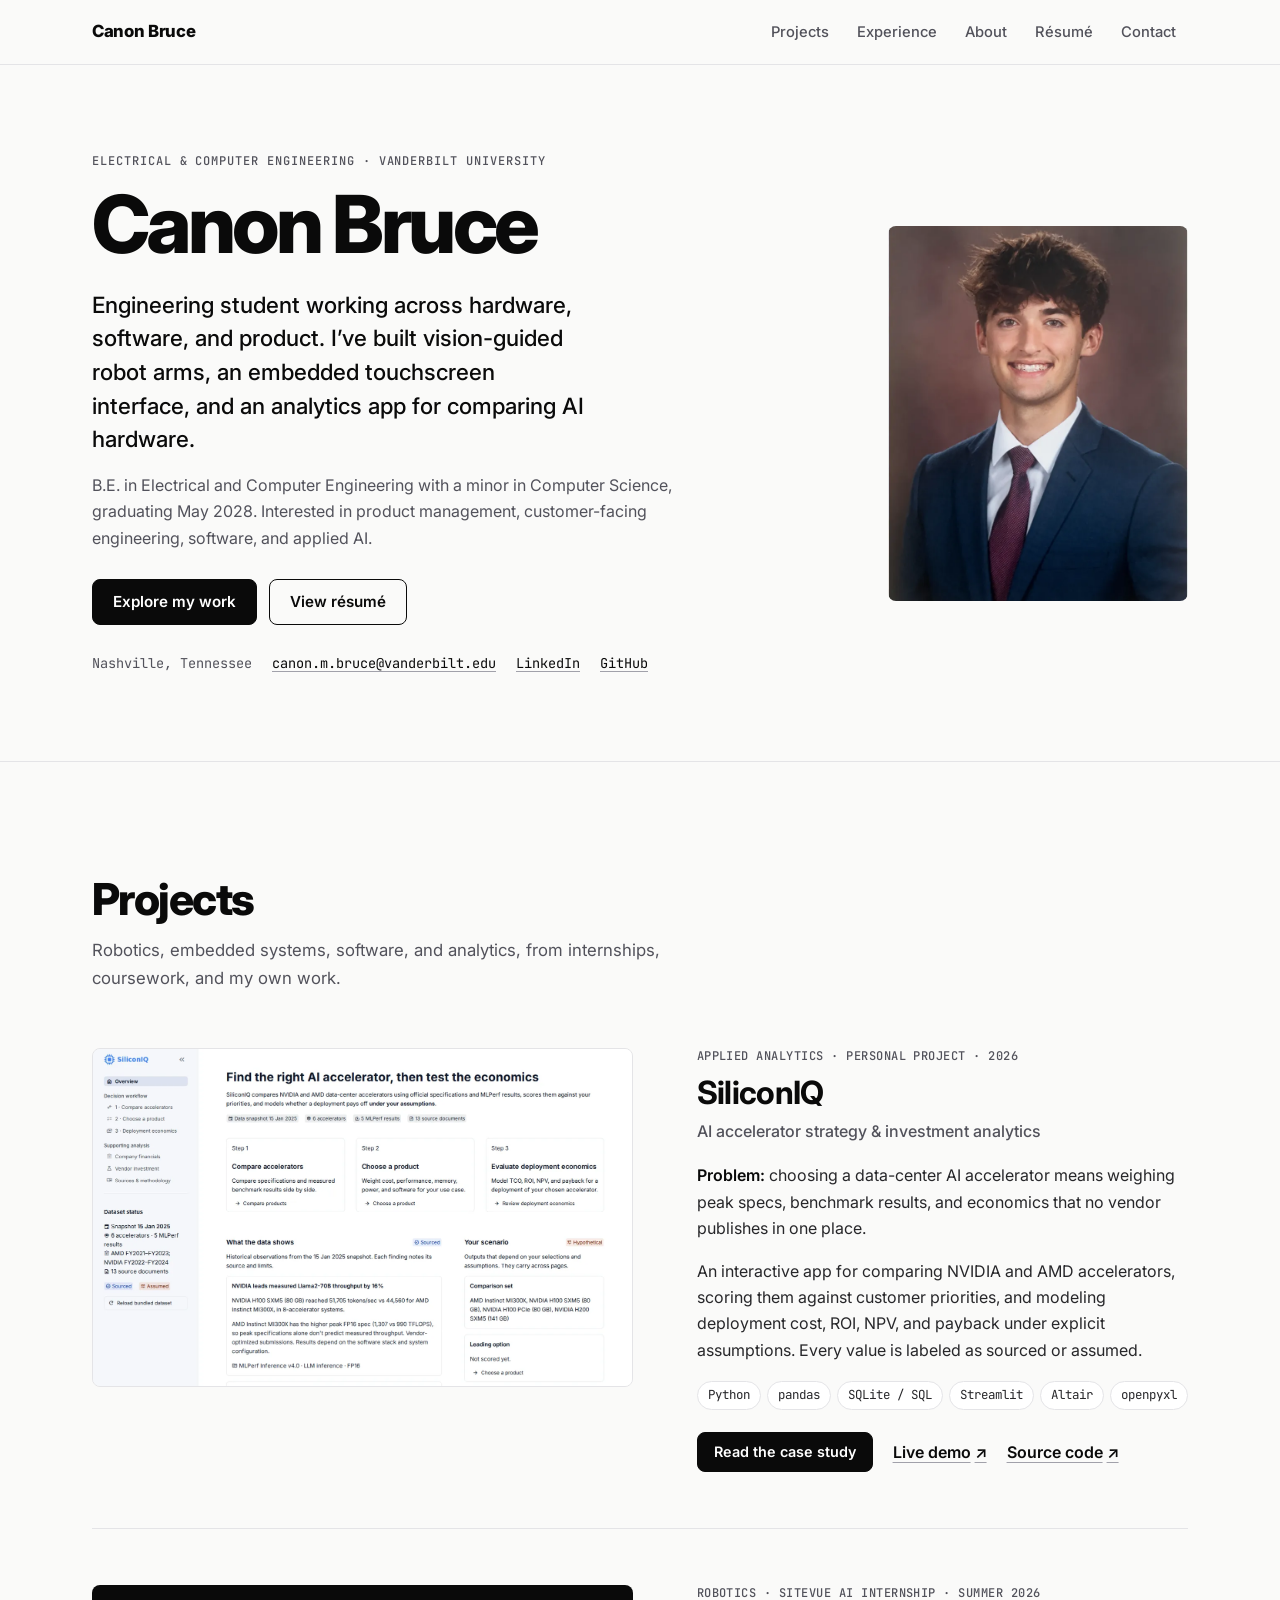
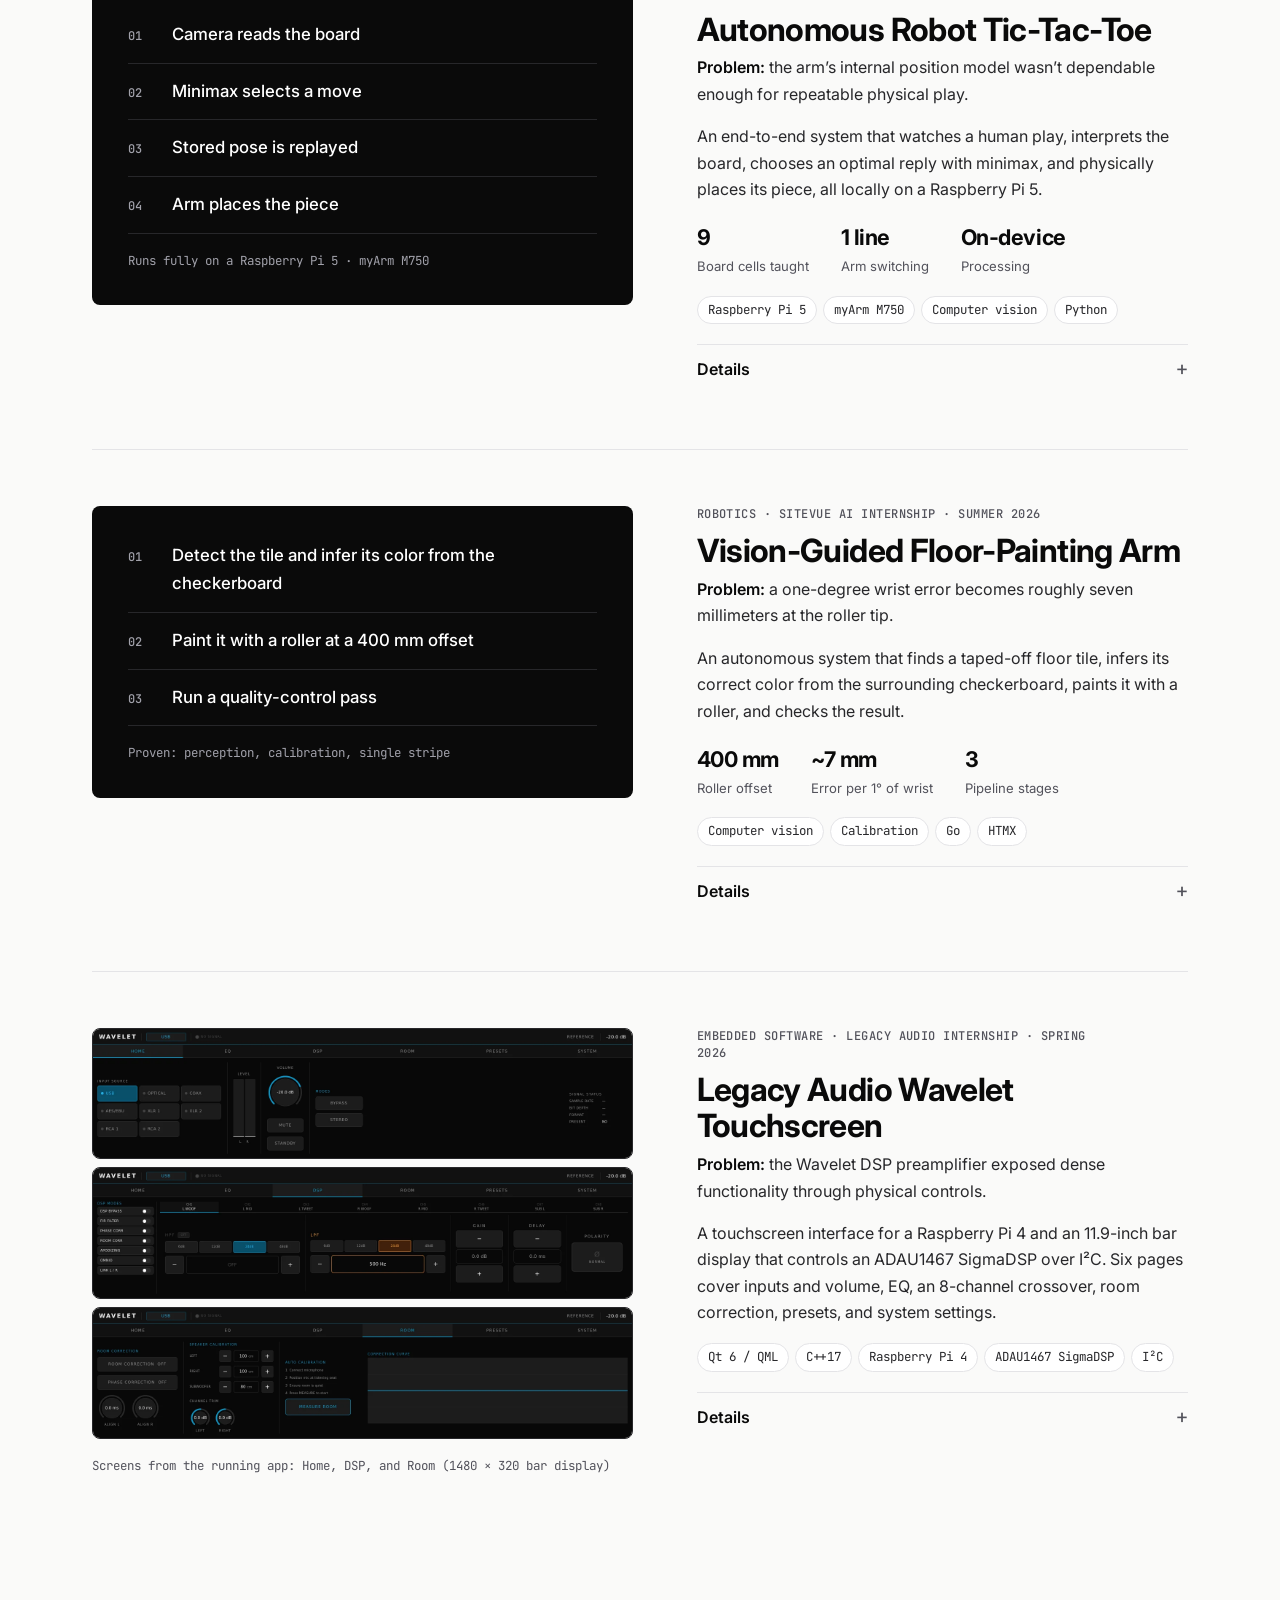
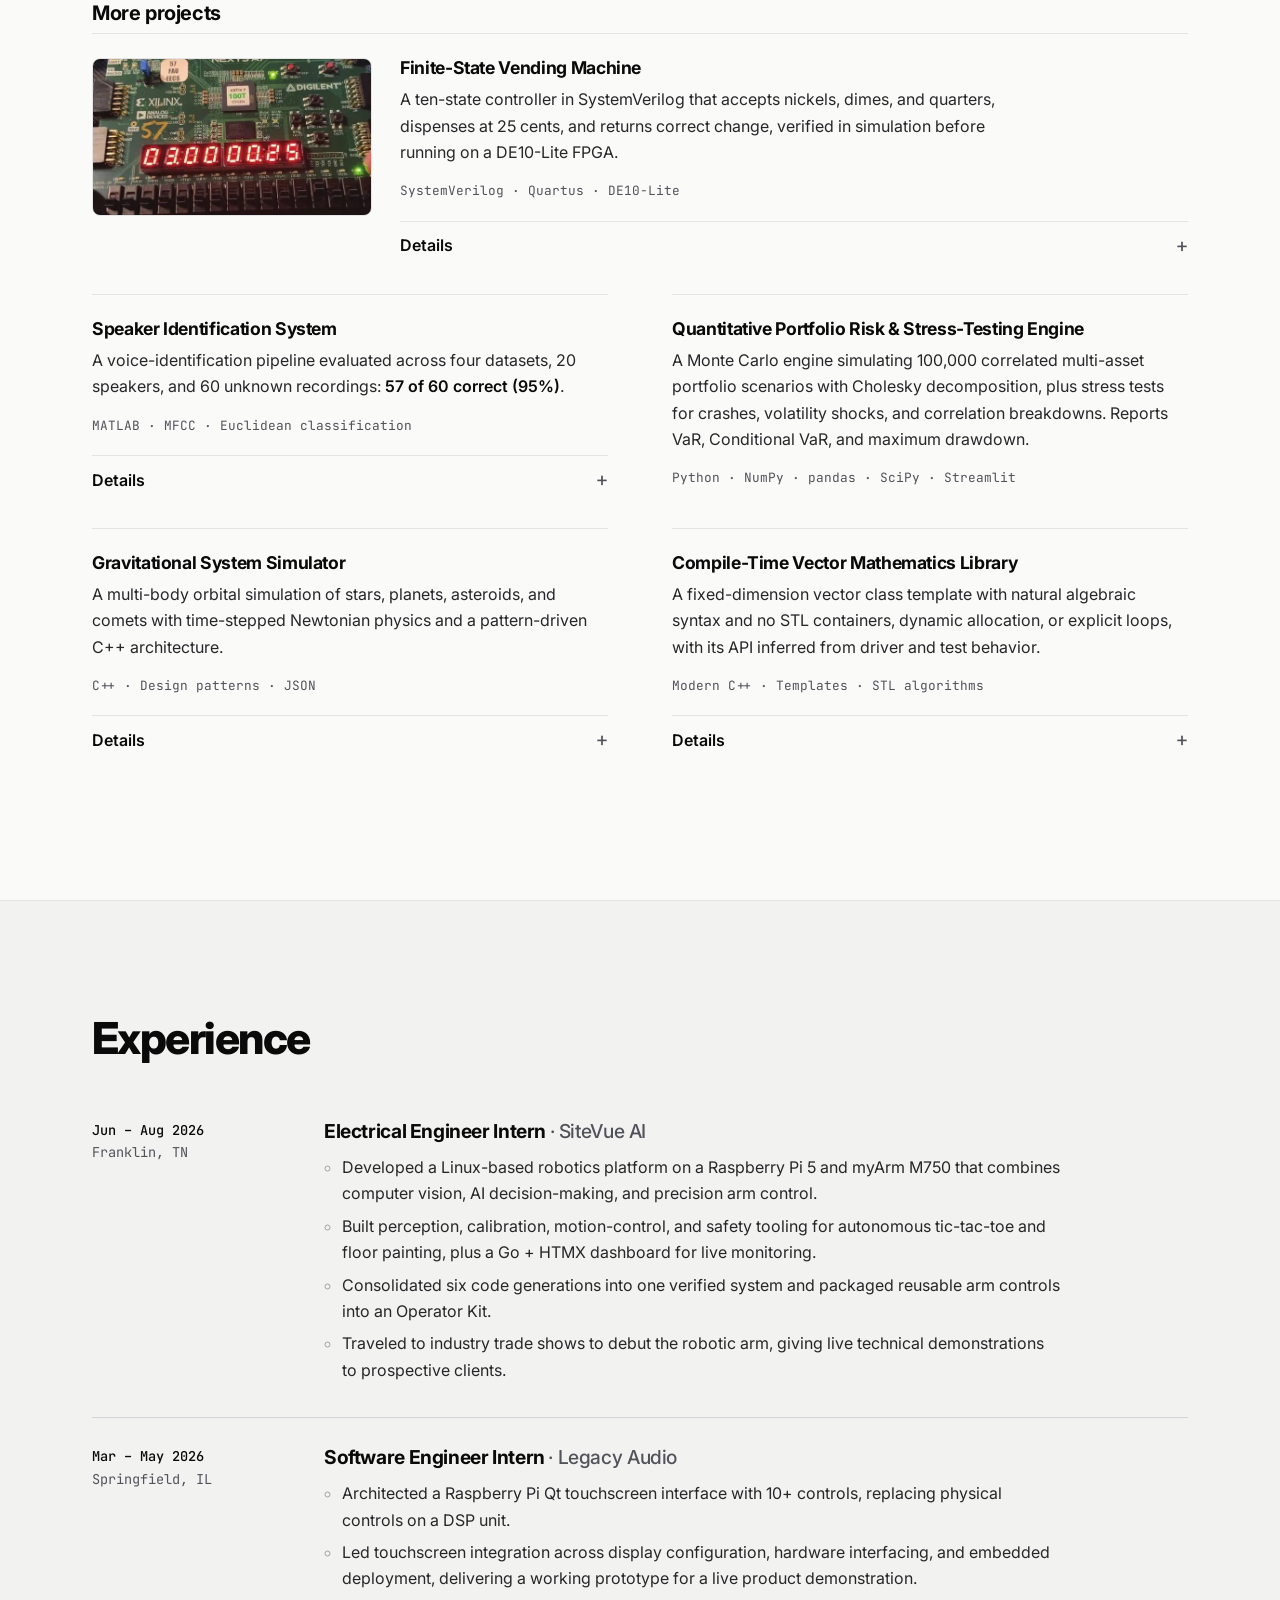
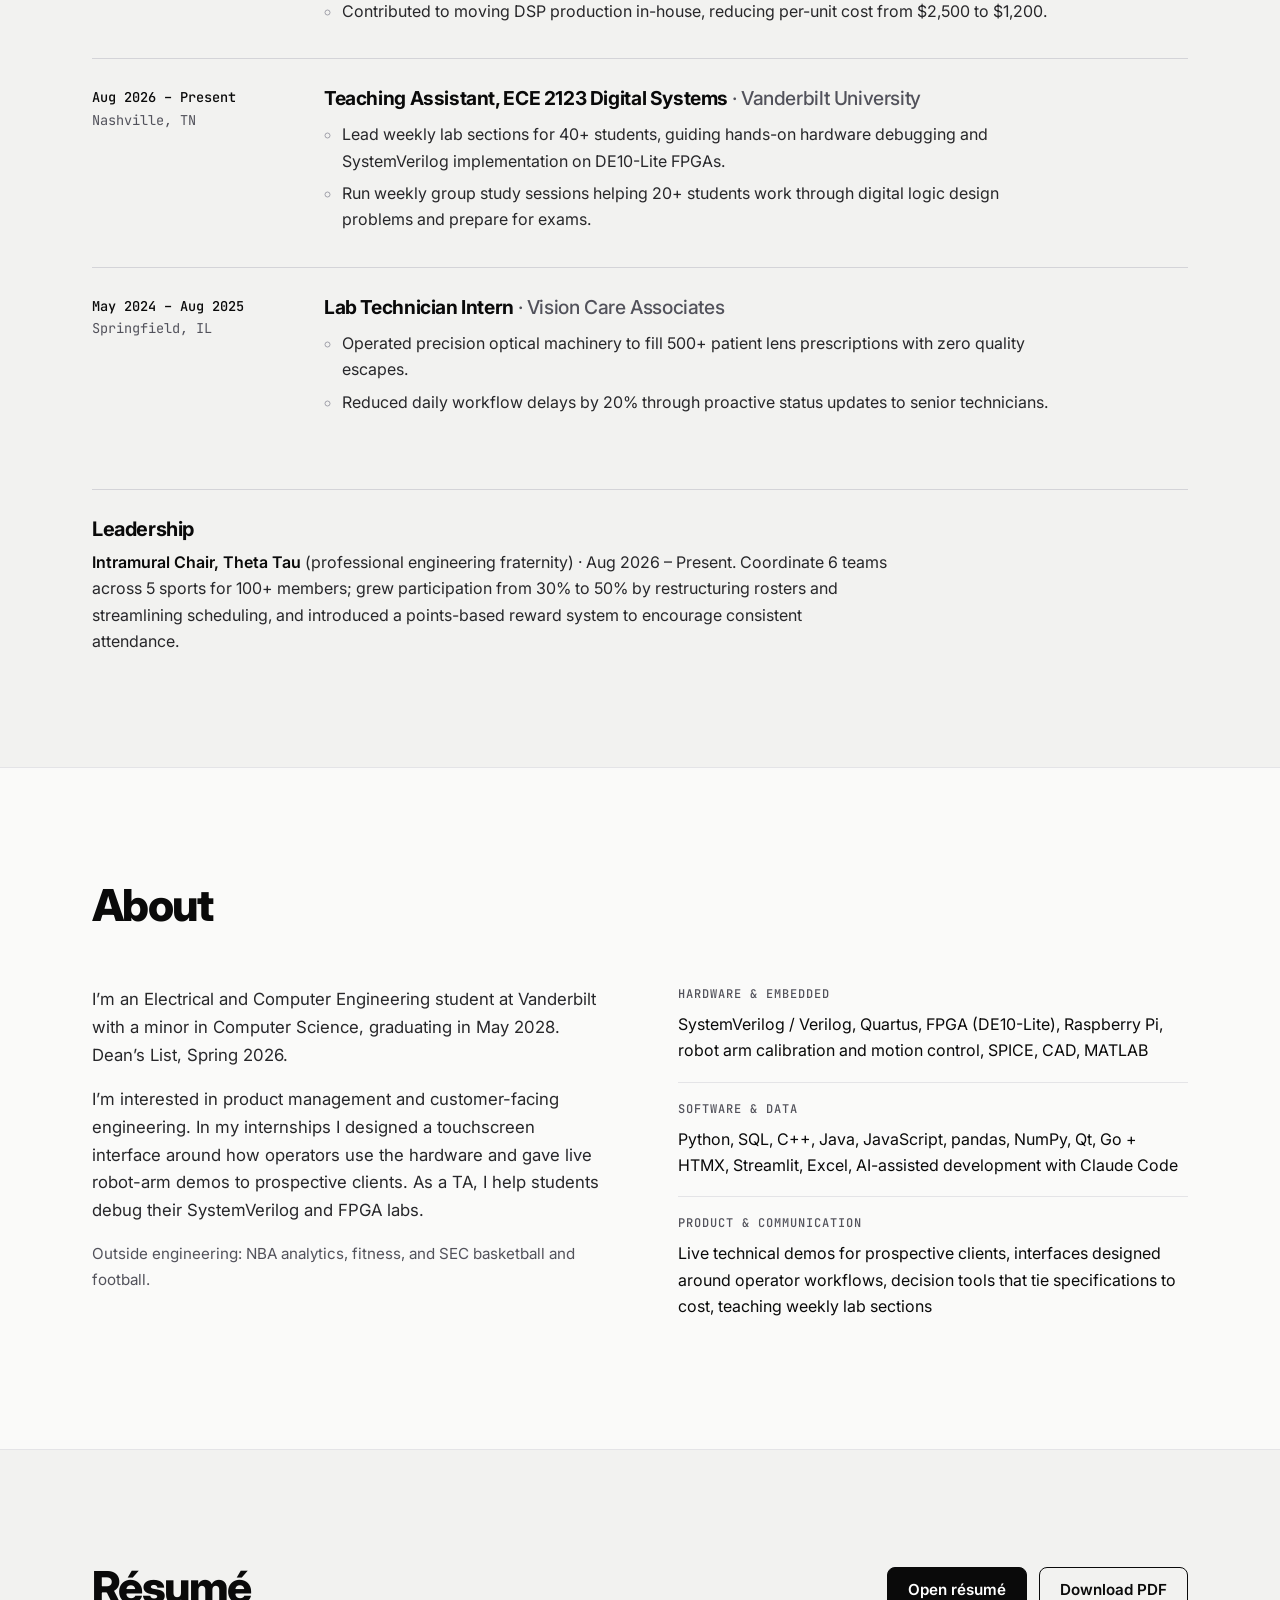
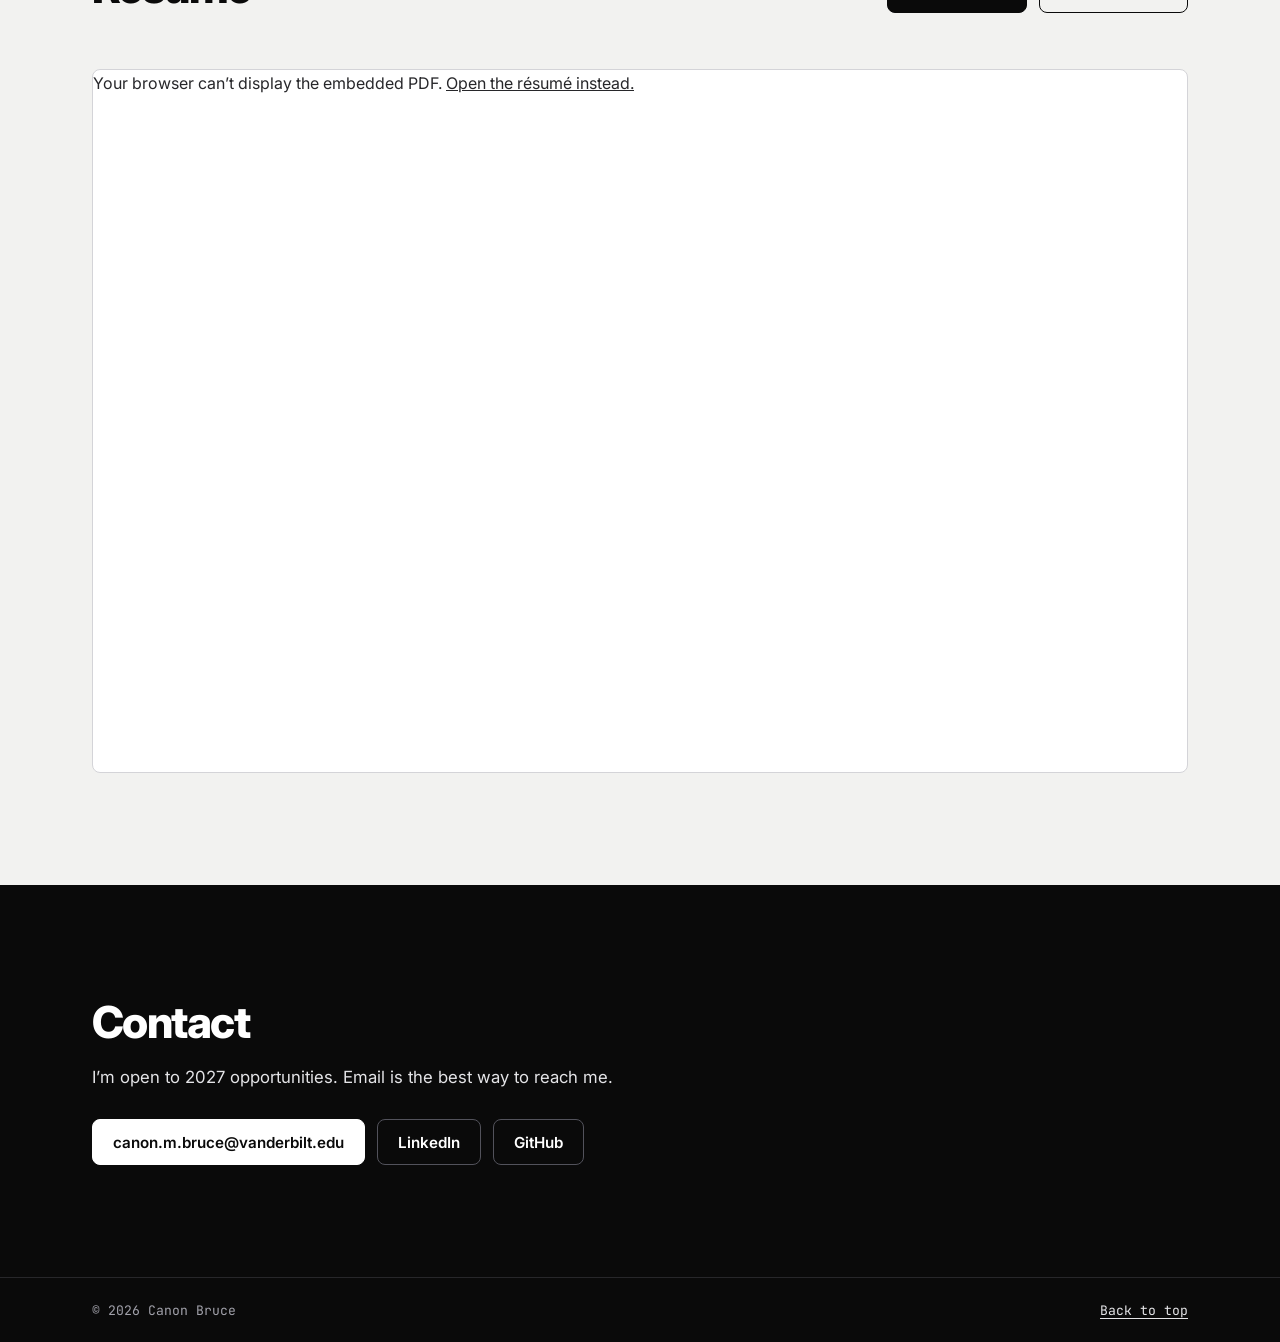
==== commit 4f94d374: "Redesign portfolio and add SiliconIQ and Wavelet projects - New black-and-white design with one shar" ====
--- a/index.html
+++ b/index.html
@@ -1,139 +1,378 @@
 <!doctype html>
 <html lang="en">
 <head>
-  <meta charset="UTF-8" />
-  <meta name="viewport" content="width=device-width, initial-scale=1.0" />
-  <meta name="description" content="Canon Bruce — Electrical & Computer Engineering portfolio spanning embedded systems, AI, DSP, and software." />
-  <title>Canon Bruce — ECE + CS Portfolio</title>
-  <link rel="icon" type="image/svg+xml" href="data:image/svg+xml,%3Csvg xmlns='http://www.w3.org/2000/svg' viewBox='0 0 64 64'%3E%3Crect width='64' height='64' rx='10' fill='%23101214'/%3E%3Cpath d='M13 32h12l6-13 8 26 6-13h6' fill='none' stroke='%23c8ff2f' stroke-width='5' stroke-linejoin='round'/%3E%3C/svg%3E">
+  <meta charset="UTF-8">
+  <meta name="viewport" content="width=device-width, initial-scale=1">
+  <title>Canon Bruce · Electrical & Computer Engineering</title>
+  <meta name="description" content="Canon Bruce, Electrical and Computer Engineering student at Vanderbilt University. Projects in robotics, embedded systems, software, and applied analytics.">
+  <meta property="og:title" content="Canon Bruce · Electrical & Computer Engineering">
+  <meta property="og:description" content="Engineering student building across hardware, software, and product: robotics, embedded interfaces, and decision tools.">
+  <meta property="og:type" content="website">
+  <meta property="og:url" content="https://cbruce24.github.io/">
+  <meta property="og:image" content="https://cbruce24.github.io/assets/img/siliconiq-overview.webp">
+  <link rel="icon" type="image/svg+xml" href="data:image/svg+xml,%3Csvg xmlns='http://www.w3.org/2000/svg' viewBox='0 0 64 64'%3E%3Crect width='64' height='64' rx='12' fill='%230a0a0a'/%3E%3Ctext x='32' y='42' text-anchor='middle' font-family='Arial,sans-serif' font-weight='700' font-size='26' fill='%23fafaf9'%3ECB%3C/text%3E%3C/svg%3E">
   <link rel="preconnect" href="https://fonts.googleapis.com">
   <link rel="preconnect" href="https://fonts.gstatic.com" crossorigin>
-  <link href="https://fonts.googleapis.com/css2?family=DM+Mono:wght@300;400;500&family=Manrope:wght@400;500;600;700;800&display=swap" rel="stylesheet">
-  <link rel="stylesheet" href="./styles.css" />
-  <link rel="stylesheet" href="./experience.css" />
+  <link href="https://fonts.googleapis.com/css2?family=Inter:wght@400;500;600;700;800&family=JetBrains+Mono:wght@400;500&display=swap" rel="stylesheet">
+  <link rel="stylesheet" href="./styles.css">
+  <script>document.documentElement.classList.add('js');</script>
 </head>
 <body>
-  <div class="noise" aria-hidden="true"></div>
-  <header class="nav">
-    <a class="brand" href="#top" aria-label="Canon Bruce home"><span>CB</span><em>Canon Bruce</em></a>
-    <nav aria-label="Primary navigation">
-      <a href="#work">Work</a><a href="#experience">Experience</a><a href="#about">About</a><a href="#resume">Resume</a>
-    </nav>
-    <a class="contact-link" href="mailto:canon.bruce@vanderbilt.edu">Let's talk <span>↗</span></a>
+  <a class="skip-link" href="#main">Skip to content</a>
+
+  <header class="site-header">
+    <div class="container header-inner">
+      <a class="brand" href="#top">Canon Bruce</a>
+      <button class="menu-toggle" type="button" aria-expanded="false" aria-controls="site-nav">
+        <span class="menu-toggle-bars" aria-hidden="true"></span><span>Menu</span>
+      </button>
+      <nav id="site-nav" class="site-nav" aria-label="Primary">
+        <a href="#work">Projects</a>
+        <a href="#experience">Experience</a>
+        <a href="#about">About</a>
+        <a href="#resume">Résumé</a>
+        <a href="#contact">Contact</a>
+      </nav>
+    </div>
   </header>
 
-  <main id="top">
-    <section class="hero">
+  <main id="main">
+    <!-- ── Introduction ─────────────────────────────────────────────── -->
+    <section id="top" class="hero container" aria-labelledby="hero-title">
       <div class="hero-copy">
-        <p class="eyebrow">Electrical & Computer Engineering · Vanderbilt University</p>
-        <h1>I build at the edge of <span>hardware</span> and <span>software.</span></h1>
-        <p class="lede">Embedded systems, intelligent sensing, signal processing, and the interfaces that make complex technology useful.</p>
-        <p class="role-statement">Seeking engineering roles where I can build and integrate complete systems across hardware, software, sensing, and intelligent automation.</p>
-        <div class="profile-meta"><span>Nashville, Tennessee</span><span>Graduating May 2028</span><a href="https://www.linkedin.com/in/canon-bruce" target="_blank" rel="noreferrer">LinkedIn ↗</a></div>
-        <div class="hero-actions"><a class="button primary" href="#work">Explore selected work</a><a class="button ghost" href="./assets/canon-bruce-resume.pdf" target="_blank">View resume</a></div>
-      </div>
-      <figure class="hero-headshot">
-        <div class="portrait-frame"><img src="./assets/canon-bruce-headshot.png" alt="Canon Bruce wearing a navy suit and burgundy tie"></div>
-        <figcaption><span>Canon Bruce</span><span>ECE + CS · Vanderbilt</span><span class="status">Available · 2027</span></figcaption>
+        <p class="kicker">Electrical &amp; Computer Engineering · Vanderbilt University</p>
+        <h1 id="hero-title">Canon Bruce</h1>
+        <p class="hero-lede">Engineering student working across hardware, software, and product. I’ve built vision-guided robot arms, an embedded touchscreen interface, and an analytics app for comparing AI hardware.</p>
+        <p class="hero-sub">B.E. in Electrical and Computer Engineering with a minor in Computer Science, graduating May 2028. Interested in product management, customer-facing engineering, software, and applied AI.</p>
+        <div class="actions">
+          <a class="btn btn-primary" href="#work">Explore my work</a>
+          <a class="btn btn-secondary" href="./assets/canon-bruce-resume.pdf" target="_blank" rel="noopener">View résumé <span class="sr-only">(PDF, opens in a new tab)</span></a>
+        </div>
+        <ul class="hero-meta" aria-label="Details and profiles">
+          <li>Nashville, Tennessee</li>
+          <li><a href="mailto:canon.m.bruce@vanderbilt.edu">canon.m.bruce@vanderbilt.edu</a></li>
+          <li><a href="https://www.linkedin.com/in/canon-bruce" target="_blank" rel="noopener">LinkedIn</a></li>
+          <li><a href="https://github.com/cbruce24" target="_blank" rel="noopener">GitHub</a></li>
+        </ul>
+      </div>
+      <figure class="hero-photo">
+        <img src="./assets/img/canon-bruce-headshot.webp" width="720" height="1023" alt="Portrait of Canon Bruce in a navy suit and burgundy tie" fetchpriority="high">
       </figure>
     </section>
 
-    <section class="ticker" aria-label="Technical skills"><div>PYTHON <i>◆</i> C++ <i>◆</i> MATLAB <i>◆</i> EMBEDDED SYSTEMS <i>◆</i> FPGA <i>◆</i> QT <i>◆</i> SIGNAL PROCESSING <i>◆</i> HARDWARE INTEGRATION</div></section>
-
-    <section id="work" class="section">
-      <div class="section-head"><div><p class="eyebrow">01 / Selected work</p><h2>Systems built to work<br>in the real world.</h2></div><p>Projects spanning physical hardware, embedded intelligence, signal analysis, and human-centered interfaces.</p></div>
-      <div class="projects case-studies">
-        <article class="project case-study featured">
-          <div class="project-visual vision-visual"><div class="camera-frame"><span class="corner c1"></span><span class="corner c2"></span><span class="corner c3"></span><span class="corner c4"></span><div class="board-grid"><i>×</i><i>○</i><i></i><i></i><i>×</i><i></i><i>○</i><i></i><i>×</i></div><p>LOCAL VISION → MINIMAX → MOTION</p></div></div>
-          <div class="project-info"><span class="number">01</span><div><p class="tags">MYARM M750 · RASPBERRY PI 5 · COMPUTER VISION · AI</p><h3>Autonomous Robot Tic-Tac-Toe</h3><p class="summary">Built an end-to-end system that watches a human play, interprets the board, chooses an optimal response with minimax, and physically places its piece—all locally on a Raspberry Pi 5.</p>
-            <div class="metrics"><span><strong>9</strong> board cells taught</span><span><strong>1-line</strong> arm switching</span><span><strong>100%</strong> on-device</span></div>
-            <details><summary>Read the engineering case study <span>+</span></summary><div class="detail-grid">
-              <section><h4>The challenge</h4><p>The arm’s internal position model was not dependable enough for repeatable physical play. A live reading taken during motion could introduce drift, and unguarded joint commands risked pushing the hardware into its limits.</p></section>
-              <section><h4>Control system</h4><p>I built calibration and teaching scripts that let an operator jog one joint at a time, record stable poses, replay them safely, and enforce live joint limits. Every piece-storage and board position was then taught and validated by hand.</p></section>
-              <section><h4>Reliability decision</h4><p>I rebuilt pick-and-place around stored, verified positions instead of trusting changing sensor readings mid-motion. That practical choice made physical execution repeatable on imperfect research hardware.</p></section>
-              <section><h4>Reusable platform</h4><p>I consolidated six generations of code into one verified project, added multi-arm support through a single configuration change, and extracted the control layer into a documented myArm M750 Operator Kit for future projects.</p></section>
-            </div><div class="flow"><span>Camera reads board</span><b>→</b><span>Minimax selects move</span><b>→</b><span>Stored pose replay</span><b>→</b><span>Arm places piece</span></div></details>
-          </div></div>
+    <!-- ── Selected projects ────────────────────────────────────────── -->
+    <section id="work" class="section" aria-labelledby="work-title">
+      <div class="container">
+        <header class="section-head">
+          <h2 id="work-title">Projects</h2>
+          <p class="section-intro">Robotics, embedded systems, software, and analytics, from internships, coursework, and my own work.</p>
+        </header>
+
+        <!-- SiliconIQ -->
+        <article class="feature" data-reveal aria-labelledby="p-siliconiq">
+          <figure class="feature-media">
+            <a href="./projects/siliconiq.html" tabindex="-1" aria-hidden="true">
+              <img src="./assets/img/siliconiq-overview.webp" width="1400" height="875" loading="lazy" decoding="async" alt="SiliconIQ overview page showing the three-step workflow and sourced findings">
+            </a>
+          </figure>
+          <div class="feature-body">
+            <p class="meta">Applied analytics · Personal project · 2026</p>
+            <h3 id="p-siliconiq">SiliconIQ</h3>
+            <p class="subtitle">AI accelerator strategy &amp; investment analytics</p>
+            <p><strong>Problem:</strong> choosing a data-center AI accelerator means weighing peak specs, benchmark results, and economics that no vendor publishes in one place.</p>
+            <p>An interactive app for comparing NVIDIA and AMD accelerators, scoring them against customer priorities, and modeling deployment cost, ROI, NPV, and payback under explicit assumptions. Every value is labeled as sourced or assumed.</p>
+            <ul class="tags" aria-label="Technologies">
+              <li>Python</li><li>pandas</li><li>SQLite / SQL</li><li>Streamlit</li><li>Altair</li><li>openpyxl</li>
+            </ul>
+            <div class="links">
+              <a class="btn btn-primary btn-sm" href="./projects/siliconiq.html">Read the case study</a>
+              <a class="text-link" href="https://siliconiq.streamlit.app/" target="_blank" rel="noopener">Live demo <span aria-hidden="true">↗</span></a>
+              <a class="text-link" href="https://github.com/cbruce24/siliconiq" target="_blank" rel="noopener">Source code <span aria-hidden="true">↗</span></a>
+            </div>
+          </div>
         </article>
 
-        <article class="project case-study featured paint-card">
-          <div class="project-visual paint-visual"><div class="paint-path"><span class="tile t1"></span><span class="tile t2"></span><span class="tile t3"></span><span class="tile t4 active"></span><i class="stroke s1"></i><i class="stroke s2"></i><i class="stroke s3"></i><div class="roller">400 mm TOOL OFFSET</div></div></div>
-          <div class="project-info"><span class="number">02</span><div><p class="tags">ROBOTICS · CALIBRATION · VISION · GO · HTMX</p><h3>Vision-Guided Floor-Painting Arm</h3><p class="summary">Developing an autonomous painting system that finds a taped-off floor tile, infers its correct color from the surrounding checkerboard, paints it with a roller, and performs a quality-control pass.</p>
-            <div class="metrics"><span><strong>400 mm</strong> roller offset</span><span><strong>7 mm</strong> error per 1°</span><span><strong>3</strong> pipeline stages</span></div>
-            <details><summary>Read the engineering case study <span>+</span></summary><div class="detail-grid">
-              <section><h4>Perception</h4><p>I built a pipeline that locates the taped tile and reads the checkerboard around it to decide the target color. It flags uncertainty instead of making a bad paint decision, and I used synthetic images to test the vision logic before the physical setup existed.</p></section>
-              <section><h4>Calibration</h4><p>I mapped camera coordinates into the arm’s working space with hand-probed reference points, avoiding dependence on questionable built-in positioning. The process also measured and confirmed the roller’s true 400 mm offset.</p></section>
-              <section><h4>Motion precision</h4><p>A one-degree wrist error becomes roughly seven millimeters at the roller tip. I hand-teach several points with limp joints, then replay a smoothed path through those exact poses to produce a controlled stripe.</p></section>
-              <section><h4>Ownership and interface</h4><p>When two teammates became unavailable, I carried the calibration, perception, and motion work forward myself. I also built a Go + HTMX dashboard on the Pi with a live camera feed to run and monitor detection, painting, and QA.</p></section>
-            </div><div class="status-strip"><span>PROVEN: perception, calibration, single stripe</span><span>NEXT: gap-free full-tile coverage + floor-light recalibration</span></div></details>
-          </div></div>
+        <!-- Tic-tac-toe -->
+        <article class="feature" data-reveal aria-labelledby="p-tictactoe">
+          <figure class="feature-media diagram" aria-label="System pipeline">
+            <ol class="pipeline">
+              <li><span>01</span>Camera reads the board</li>
+              <li><span>02</span>Minimax selects a move</li>
+              <li><span>03</span>Stored pose is replayed</li>
+              <li><span>04</span>Arm places the piece</li>
+            </ol>
+            <figcaption>Runs fully on a Raspberry Pi 5 · myArm M750</figcaption>
+          </figure>
+          <div class="feature-body">
+            <p class="meta">Robotics · SiteVue AI internship · Summer 2026</p>
+            <h3 id="p-tictactoe">Autonomous Robot Tic-Tac-Toe</h3>
+            <p><strong>Problem:</strong> the arm’s internal position model wasn’t dependable enough for repeatable physical play.</p>
+            <p>An end-to-end system that watches a human play, interprets the board, chooses an optimal reply with minimax, and physically places its piece, all locally on a Raspberry Pi 5.</p>
+            <dl class="stats">
+              <div><dt>Board cells taught</dt><dd>9</dd></div>
+              <div><dt>Arm switching</dt><dd>1 line</dd></div>
+              <div><dt>Processing</dt><dd>On-device</dd></div>
+            </dl>
+            <ul class="tags" aria-label="Technologies">
+              <li>Raspberry Pi 5</li><li>myArm M750</li><li>Computer vision</li><li>Python</li>
+            </ul>
+            <details class="more">
+              <summary>Details</summary>
+              <div class="more-grid">
+                <section><h4>Control system</h4><p>Built calibration and teaching scripts to jog one joint at a time, record stable poses, replay them safely, and enforce live joint limits. Every storage and board position was taught and validated by hand.</p></section>
+                <section><h4>Reliability decision</h4><p>Rebuilt pick-and-place around stored, verified positions instead of trusting changing sensor readings mid-motion, which made execution repeatable on imperfect research hardware.</p></section>
+                <section><h4>Reusable platform</h4><p>Consolidated six generations of code into one verified project, added multi-arm support through a single configuration change, and extracted the control layer into a documented myArm M750 Operator Kit.</p></section>
+              </div>
+            </details>
+          </div>
         </article>
 
-        <article class="project case-study">
-          <figure class="project-visual product-photo"><img src="./assets/legacy-audio-touchscreen-product.png" alt="Legacy Audio touchscreen interface displayed on a seven-inch embedded control panel beside Raspberry Pi hardware"><figcaption>Original interface design · Product visualization</figcaption></figure>
-          <div class="project-info"><span class="number">03</span><div><p class="tags">RASPBERRY PI 4 · QT · ADAU1467 SIGMADSP</p><h3>Legacy Audio Touchscreen Controller</h3><p class="summary">Created a production-minded 7-inch touchscreen control surface for professional audio hardware, translating dense DSP functionality into a fast, understandable interface.</p><details><summary>Technical scope <span>+</span></summary><div class="detail-grid"><section><h4>Controls</h4><p>Unified volume, mute, input selection, presets, parametric EQ, subwoofer settings, brightness, standby, and interface locking.</p></section><section><h4>Integration</h4><p>Connected a Raspberry Pi 4 and Qt application to an ADAU1467 SigmaDSP, handling bidirectional state between a touch interface and the audio system.</p></section><section><h4>Product thinking</h4><p>Designed around real operator workflows rather than exposing raw DSP parameters, with clear feedback and controls suitable for a dedicated embedded display.</p></section><section><h4>Outcome</h4><p>Completed a working prototype and demonstrated the full control experience to the engineering team.</p></section></div></details></div></div>
+        <!-- Floor painting -->
+        <article class="feature" data-reveal aria-labelledby="p-painting">
+          <figure class="feature-media diagram" aria-label="System pipeline">
+            <ol class="pipeline">
+              <li><span>01</span>Detect the tile and infer its color from the checkerboard</li>
+              <li><span>02</span>Paint it with a roller at a 400 mm offset</li>
+              <li><span>03</span>Run a quality-control pass</li>
+            </ol>
+            <figcaption>Proven: perception, calibration, single stripe</figcaption>
+          </figure>
+          <div class="feature-body">
+            <p class="meta">Robotics · SiteVue AI internship · Summer 2026</p>
+            <h3 id="p-painting">Vision-Guided Floor-Painting Arm</h3>
+            <p><strong>Problem:</strong> a one-degree wrist error becomes roughly seven millimeters at the roller tip.</p>
+            <p>An autonomous system that finds a taped-off floor tile, infers its correct color from the surrounding checkerboard, paints it with a roller, and checks the result.</p>
+            <dl class="stats">
+              <div><dt>Roller offset</dt><dd>400 mm</dd></div>
+              <div><dt>Error per 1° of wrist</dt><dd>~7 mm</dd></div>
+              <div><dt>Pipeline stages</dt><dd>3</dd></div>
+            </dl>
+            <ul class="tags" aria-label="Technologies">
+              <li>Computer vision</li><li>Calibration</li><li>Go</li><li>HTMX</li>
+            </ul>
+            <details class="more">
+              <summary>Details</summary>
+              <div class="more-grid">
+                <section><h4>Perception</h4><p>Locates the taped tile and reads the surrounding checkerboard to choose the target color, flagging uncertainty instead of making a bad paint decision. Synthetic images tested the logic before the physical setup existed.</p></section>
+                <section><h4>Calibration</h4><p>Mapped camera coordinates into the arm’s workspace with hand-probed reference points, and measured the roller’s true 400 mm offset.</p></section>
+                <section><h4>Motion precision</h4><p>Hand-teaches points with limp joints, then replays a smoothed path through those exact poses to produce a controlled stripe.</p></section>
+                <section><h4>Ownership</h4><p>Carried calibration, perception, and motion forward alone when two teammates became unavailable, and built a Go + HTMX dashboard with a live camera feed to run detection, painting, and QA.</p></section>
+              </div>
+              <p class="note"><strong>Next:</strong> gap-free full-tile coverage and recalibration for floor lighting.</p>
+            </details>
+          </div>
         </article>
 
-        <article class="project case-study">
-          <div class="project-visual audio-visual"><div class="wave"><i style="--h:28%"></i><i style="--h:55%"></i><i style="--h:82%"></i><i style="--h:44%"></i><i style="--h:70%"></i><i style="--h:35%"></i><i style="--h:91%"></i><i style="--h:64%"></i><i style="--h:40%"></i><i style="--h:76%"></i><i style="--h:48%"></i><i style="--h:68%"></i></div><div class="matrix"><span>20 SPEAKERS</span><b>95.0% ACCURACY</b><span>57 / 60 CORRECT</span></div></div>
-          <div class="project-info"><span class="number">04</span><div><p class="tags">MATLAB · MFCC · EUCLIDEAN CLASSIFICATION</p><h3>Speaker Identification System</h3><p class="summary">Built and evaluated a voice-identification pipeline across four datasets, 20 speakers, and 60 unknown recordings, achieving 95% overall accuracy.</p><details><summary>Methods and findings <span>+</span></summary><div class="detail-grid"><section><h4>Feature pipeline</h4><p>Extracted 13 MFCCs per frame, stacked three training recordings per speaker, and reduced each database to a representative 13-dimensional mean feature vector.</p></section><section><h4>Classification</h4><p>Processed three unseen recordings per speaker and used Euclidean distance to choose the closest known voice, recording every comparison and result for analysis.</p></section><section><h4>Results</h4><p>Correctly classified 57 of 60 tests. Two datasets reached 100%, with the others at 93.3% and 86.7%.</p></section><section><h4>Error analysis</h4><p>Identified a repeat Daniel/Eliza confusion and traced it to averaging away pitch and temporal information. Proposed pitch features or a more expressive model as the next improvement.</p></section></div></details></div></div>
+        <!-- Legacy Audio -->
+        <article class="feature" data-reveal aria-labelledby="p-legacy">
+          <figure class="feature-media screen-stack">
+            <img src="./assets/img/wavelet-home.webp" width="1480" height="356" loading="lazy" decoding="async" alt="Wavelet touchscreen Home page with input source buttons, stereo level meters, a volume knob at minus 20 dB, and mode buttons">
+            <img src="./assets/img/wavelet-dsp.webp" width="1480" height="356" loading="lazy" decoding="async" alt="Wavelet DSP page with eight crossover channels, high- and low-pass filter slopes, and per-channel gain, delay, and polarity">
+            <img src="./assets/img/wavelet-room.webp" width="1480" height="356" loading="lazy" decoding="async" alt="Wavelet Room page with room and phase correction, speaker distance calibration, channel trim, and a correction curve">
+            <figcaption>Screens from the running app: Home, DSP, and Room (1480 × 320 bar display)</figcaption>
+          </figure>
+          <div class="feature-body">
+            <p class="meta">Embedded software · Legacy Audio internship · Spring 2026</p>
+            <h3 id="p-legacy">Legacy Audio Wavelet Touchscreen</h3>
+            <p><strong>Problem:</strong> the Wavelet DSP preamplifier exposed dense functionality through physical controls.</p>
+            <p>A touchscreen interface for a Raspberry Pi 4 and an 11.9-inch bar display that controls an ADAU1467 SigmaDSP over I²C. Six pages cover inputs and volume, EQ, an 8-channel crossover, room correction, presets, and system settings.</p>
+            <ul class="tags" aria-label="Technologies">
+              <li>Qt 6 / QML</li><li>C++17</li><li>Raspberry Pi 4</li><li>ADAU1467 SigmaDSP</li><li>I²C</li>
+            </ul>
+            <details class="more">
+              <summary>Details</summary>
+              <div class="more-grid">
+                <section><h4>Interface</h4><p>Home (inputs, volume, mute, standby, level meters), EQ (tone, parametric, graphic, loudness), DSP (per-channel crossover slopes, gain, delay, polarity), Room (correction and speaker distances), Presets, and System.</p></section>
+                <section><h4>Back end</h4><p>A C++ state model exposes 34 controls to the QML screens and writes changes to the DSP through its safeload registers in 5.23 fixed point. A rotary encoder drives volume through Linux evdev.</p></section>
+                <section><h4>Product details</h4><p>Factory presets plus three user slots saved as JSON. The UI starts even when the DSP isn’t connected, so it can be developed off-device. I also wrote a user manual and Raspberry Pi deployment notes.</p></section>
+                <section><h4>Outcome</h4><p>Delivered a working end-to-end prototype and demonstrated it to the engineering team. The source code is private.</p></section>
+              </div>
+            </details>
+          </div>
         </article>
 
-        <article class="project case-study wide">
-          <figure class="project-visual hardware-photo"><img src="./assets/fsm-vending-machine-fpga.png" alt="Finite-state vending machine running on an FPGA development board with seven-segment output showing 25"><figcaption><span>Physical FPGA implementation</span><strong>DE-10 · 25¢ threshold</strong></figcaption></figure>
-          <div class="project-info"><span class="number">05</span><div><p class="tags">SYSTEMVERILOG · QUARTUS · DE10-LITE FPGA</p><h3>Finite-State Vending Machine</h3><p class="summary">Designed a complete ten-state vending-machine controller that accepts nickels, dimes, and quarters, dispenses at 25 cents, and returns correct change in hardware.</p><details><summary>Design through deployment <span>+</span></summary><div class="detail-grid"><section><h4>Architecture</h4><p>Translated system behavior into a state diagram, exhaustive transition table, next-state equations, and output logic for totals from 0 to 45 cents.</p></section><section><h4>Implementation</h4><p>Used one-hot state encoding and clocked D flip-flop behavior in SystemVerilog, then integrated the module with display and I/O circuitry in Quartus.</p></section><section><h4>Verification</h4><p>Created a testbench for coin sequences and change scenarios, validated the simulation waveforms, and only then programmed the physical DE10-Lite board.</p></section><section><h4>Hardware result</h4><p>Switches acted as coin inputs, a pushbutton supplied the clock, LEDs showed dispense/change signals, and seven-segment displays tracked accumulated value correctly.</p></section></div></details></div></div>
-        </article>
-
-        <article class="project case-study">
-          <div class="project-visual orbit-visual"><div class="orbit-system"><span class="sun"></span><span class="orbit o1"><i></i></span><span class="orbit o2"><i></i></span><span class="orbit o3"><i></i></span><p>N-BODY STATE · t + Δt</p></div></div>
-          <div class="project-info"><span class="number">06</span><div><p class="tags">C++ · DESIGN PATTERNS · NEWTONIAN PHYSICS · JSON</p><h3>Gravitational System Simulator</h3><p class="summary">Implemented a multi-object orbital simulation that models stars, planets, asteroids, and comets using gravitational forces, time-stepped motion, and a pattern-driven C++ architecture.</p>
-            <div class="metrics"><span><strong>4</strong> celestial object types</span><span><strong>1 sec</strong> Earth-orbit timestep</span><span><strong>3+</strong> design patterns</span></div>
-            <details><summary>Architecture and simulation <span>+</span></summary><div class="detail-grid">
-              <section><h4>Physics engine</h4><p>Computed pairwise force with the law of universal gravitation, summed net force on every moving body, converted force into acceleration, and advanced velocity and position through discrete time steps.</p></section>
-              <section><h4>State consistency</h4><p>Cloned the universe into a snapshot before each step so every body’s next state is calculated from the same unchanged moment. This prevents earlier updates from contaminating later calculations within a timestep.</p></section>
-              <section><h4>Software architecture</h4><p>Used a Singleton to manage the universe, an Abstract Factory to validate and create celestial bodies, polymorphic object classes, a Visitor for type-specific output, and clone-based Prototype behavior for snapshots.</p></section>
-              <section><h4>Data and safeguards</h4><p>Parsed JSON configurations into the appropriate object types, enforced mass and uniqueness constraints, kept the first object fixed as the central star, and handled zero-distance force safely.</p></section>
-            </div><div class="flow"><span>JSON object data</span><b>→</b><span>Factory + validation</span><b>→</b><span>Force snapshot</span><b>→</b><span>New system state</span></div></details>
-          </div></div>
-        </article>
-
-        <article class="project case-study">
-          <div class="project-visual vector-visual"><div class="vector-space"><span class="axis x"></span><span class="axis y"></span><span class="axis z"></span><i class="vector-arrow"></i><b>Vector&lt;DIM&gt;</b><em>no dynamic allocation</em></div></div>
-          <div class="project-info"><span class="number">07</span><div><p class="tags">MODERN C++ · TEMPLATES · STL ALGORITHMS · OPERATOR OVERLOADING</p><h3>Compile-Time Vector Mathematics Library</h3><p class="summary">Designed a fixed-dimension mathematical vector class from its expected client behavior, supporting natural algebraic syntax without STL containers, dynamic allocation, or explicit loops.</p>
-            <details><summary>Library design <span>+</span></summary><div class="detail-grid">
-              <section><h4>Generic interface</h4><p>Built a class template parameterized by dimension with fixed internal storage, const iterators, indexed access, copy semantics, and readable string conversion.</p></section>
-              <section><h4>Mathematics</h4><p>Implemented addition, subtraction, inversion, scalar multiplication and division, dot products, norms, normalization, compound assignment, and floating-point-aware equality.</p></section>
-              <section><h4>Language constraints</h4><p>Replaced explicit loops with standard algorithms, lambdas, accumulation, and custom functors. Added commutative scalar multiplication and a specialized three-dimensional cross product.</p></section>
-              <section><h4>API reasoning</h4><p>Inferred the public interface from driver and test behavior rather than a supplied header, then used method reuse and noexcept annotations to keep the implementation compact and predictable.</p></section>
-            </div></details>
-          </div></div>
-        </article>
-
-      </div>
-    </section>
-
-    <section id="experience" class="section experience">
-      <div class="section-head"><div><p class="eyebrow">02 / Experience</p><h2>Engineering with<br>people in the loop.</h2></div></div>
-      <div class="timeline">
-        <article><div><span>Summer 2026</span><h3>SiteVue AI</h3><p>Electrical / Embedded Systems Intern</p></div><div class="experience-copy"><p>Owned substantial portions of two Raspberry Pi 5 robotics systems built around an Elephant Robotics myArm M750 and onboard vision.</p><ul><li>Built local perception, calibration, motion-control, and safety tooling for autonomous tic-tac-toe and floor painting.</li><li>Consolidated six code generations into a verified system and packaged reusable arm controls into an Operator Kit.</li><li>Created a Go + HTMX dashboard for live camera monitoring and execution of the detect, paint, and QA pipeline.</li></ul></div></article>
-        <article><div><span>Spring 2026</span><h3>Legacy Audio</h3><p>Software Engineering Intern</p></div><div class="experience-copy"><p>Developed the touchscreen control experience for a professional audio system built around a Raspberry Pi 4 and ADAU1467 SigmaDSP.</p><ul><li>Integrated volume, mute, source selection, presets, EQ, subwoofer settings, brightness, standby, and locking.</li><li>Translated low-level DSP functions into an interface designed for intuitive operation on a dedicated 7-inch display.</li><li>Delivered and demonstrated a working end-to-end prototype to the engineering team.</li></ul></div></article>
-        <article><div><span>Fall 2026—Present</span><h3>Vanderbilt ECE</h3><p>Digital Systems TA & Grader</p></div><div class="experience-copy"><p>Support students as they move from digital-logic theory to working FPGA implementations.</p><ul><li>Explain combinational and sequential logic, SystemVerilog, and DE10-Lite implementation during labs.</li><li>Help diagnose incorrect logic, timing behavior, signal routing, and hardware integration issues.</li><li>Evaluate assignments and coordinate with faculty to provide constructive technical feedback.</li></ul></div></article>
-      </div>
-    </section>
-
-    <section id="about" class="section about">
-      <div><p class="eyebrow">03 / About</p><h2>Technical depth.<br><span>Human perspective.</span></h2></div>
-      <div class="about-copy"><p>I’m an Electrical and Computer Engineering student at Vanderbilt, minoring in Computer Science. I’m drawn to problems where circuits, code, sensors, and people meet—and to roles where I can translate technical depth into products and decisions that matter.</p><p>On campus, I serve as Intramural Chair for Theta Tau, Vanderbilt’s professional engineering fraternity, coordinating teams and participation across the organization. I’m especially interested in systems engineering, product management, and technical sales.</p><div class="facts"><div><strong>2028</strong><span>Expected graduation</span></div><div><strong>ECE</strong><span>Major</span></div><div><strong>CS</strong><span>Minor</span></div></div></div>
-    </section>
-
-    <section id="resume" class="section resume-section">
-      <div class="section-head"><div><p class="eyebrow">04 / Resume</p><h2>Education, experience<br>and leadership.</h2></div><div class="resume-actions"><a class="button primary" href="./assets/canon-bruce-resume.pdf" target="_blank">Open full screen ↗</a><a class="button ghost" href="./assets/canon-bruce-resume.pdf" download="Canon-Bruce-Resume.pdf">Download PDF ↓</a></div></div>
-      <div class="resume-frame"><object data="./assets/canon-bruce-resume.pdf#view=FitH&toolbar=0" type="application/pdf" aria-label="Canon Bruce resume"><p>Your browser cannot display the embedded resume. <a href="./assets/canon-bruce-resume.pdf" target="_blank">Open the PDF instead.</a></p></object></div>
-    </section>
-
-    <section class="cta"><p class="eyebrow">Open to 2027 opportunities</p><h2>Let’s build something<br>that has to work.</h2><a href="mailto:canon.bruce@vanderbilt.edu">canon.bruce@vanderbilt.edu <span>↗</span></a></section>
+        <!-- More projects -->
+        <div class="more-projects" data-reveal>
+          <h3 class="list-title">More projects</h3>
+          <ul class="project-list">
+            <li>
+              <div class="project-row">
+                <img class="project-thumb" src="./assets/img/fsm-vending-machine-fpga.webp" width="597" height="335" loading="lazy" decoding="async" alt="Vending-machine controller running on a DE10-Lite FPGA board, seven-segment display showing 25">
+                <div>
+                  <h4>Finite-State Vending Machine</h4>
+                  <p>A ten-state controller in SystemVerilog that accepts nickels, dimes, and quarters, dispenses at 25 cents, and returns correct change, verified in simulation before running on a DE10-Lite FPGA.</p>
+                  <p class="row-tags">SystemVerilog · Quartus · DE10-Lite</p>
+                  <details class="more">
+                    <summary>Details</summary>
+                    <p>State diagram, exhaustive transition table, and next-state equations for totals from 0 to 45 cents; one-hot encoding with clocked D flip-flop behavior; a testbench for coin sequences and change scenarios. On the board, switches act as coins, a pushbutton supplies the clock, and seven-segment displays track the total.</p>
+                  </details>
+                </div>
+              </div>
+            </li>
+            <li>
+              <h4>Speaker Identification System</h4>
+              <p>A voice-identification pipeline evaluated across four datasets, 20 speakers, and 60 unknown recordings: <strong>57 of 60 correct (95%)</strong>.</p>
+              <p class="row-tags">MATLAB · MFCC · Euclidean classification</p>
+              <details class="more">
+                <summary>Details</summary>
+                <p>13 MFCCs per frame, averaged into one feature vector per speaker; nearest match by Euclidean distance. Two datasets reached 100%, the others 93.3% and 86.7%. A repeated confusion between two speakers traced back to averaging away pitch and timing; pitch features or a more expressive model are the next step.</p>
+              </details>
+            </li>
+            <li>
+              <h4>Quantitative Portfolio Risk &amp; Stress-Testing Engine</h4>
+              <p>A Monte Carlo engine simulating 100,000 correlated multi-asset portfolio scenarios with Cholesky decomposition, plus stress tests for crashes, volatility shocks, and correlation breakdowns. Reports VaR, Conditional VaR, and maximum drawdown.</p>
+              <p class="row-tags">Python · NumPy · pandas · SciPy · Streamlit</p>
+            </li>
+            <li>
+              <h4>Gravitational System Simulator</h4>
+              <p>A multi-body orbital simulation of stars, planets, asteroids, and comets with time-stepped Newtonian physics and a pattern-driven C++ architecture.</p>
+              <p class="row-tags">C++ · Design patterns · JSON</p>
+              <details class="more">
+                <summary>Details</summary>
+                <p>Pairwise gravitational forces summed per body each step, computed from a cloned snapshot so earlier updates can’t contaminate later ones. Singleton universe, Abstract Factory with validation, Visitor for type-specific output, and Prototype-style cloning. JSON configs with mass and uniqueness constraints and safe zero-distance handling.</p>
+              </details>
+            </li>
+            <li>
+              <h4>Compile-Time Vector Mathematics Library</h4>
+              <p>A fixed-dimension vector class template with natural algebraic syntax and no STL containers, dynamic allocation, or explicit loops, with its API inferred from driver and test behavior.</p>
+              <p class="row-tags">Modern C++ · Templates · STL algorithms</p>
+              <details class="more">
+                <summary>Details</summary>
+                <p>Fixed internal storage, const iterators, and indexed access; addition, scalar operations, dot products, norms, normalization, and floating-point-aware equality; standard algorithms, lambdas, and functors in place of loops; a specialized 3-D cross product and noexcept annotations.</p>
+              </details>
+            </li>
+          </ul>
+        </div>
+      </div>
+    </section>
+
+    <!-- ── Experience ───────────────────────────────────────────────── -->
+    <section id="experience" class="section section-alt" aria-labelledby="experience-title">
+      <div class="container">
+        <header class="section-head">
+          <h2 id="experience-title">Experience</h2>
+        </header>
+        <ol class="timeline">
+          <li class="role" data-reveal>
+            <div class="role-when"><time>Jun – Aug 2026</time><span>Franklin, TN</span></div>
+            <div class="role-what">
+              <h3>Electrical Engineer Intern <span>· SiteVue AI</span></h3>
+              <ul>
+                <li>Developed a Linux-based robotics platform on a Raspberry Pi 5 and myArm M750 that combines computer vision, AI decision-making, and precision arm control.</li>
+                <li>Built perception, calibration, motion-control, and safety tooling for autonomous tic-tac-toe and floor painting, plus a Go + HTMX dashboard for live monitoring.</li>
+                <li>Consolidated six code generations into one verified system and packaged reusable arm controls into an Operator Kit.</li>
+                <li>Traveled to industry trade shows to debut the robotic arm, giving live technical demonstrations to prospective clients.</li>
+              </ul>
+            </div>
+          </li>
+          <li class="role" data-reveal>
+            <div class="role-when"><time>Mar – May 2026</time><span>Springfield, IL</span></div>
+            <div class="role-what">
+              <h3>Software Engineer Intern <span>· Legacy Audio</span></h3>
+              <ul>
+                <li>Architected a Raspberry Pi Qt touchscreen interface with 10+ controls, replacing physical controls on a DSP unit.</li>
+                <li>Led touchscreen integration across display configuration, hardware interfacing, and embedded deployment, delivering a working prototype for a live product demonstration.</li>
+                <li>Contributed to moving DSP production in-house, reducing per-unit cost from $2,500 to $1,200.</li>
+              </ul>
+            </div>
+          </li>
+          <li class="role" data-reveal>
+            <div class="role-when"><time>Aug 2026 – Present</time><span>Nashville, TN</span></div>
+            <div class="role-what">
+              <h3>Teaching Assistant, ECE 2123 Digital Systems <span>· Vanderbilt University</span></h3>
+              <ul>
+                <li>Lead weekly lab sections for 40+ students, guiding hands-on hardware debugging and SystemVerilog implementation on DE10-Lite FPGAs.</li>
+                <li>Run weekly group study sessions helping 20+ students work through digital logic design problems and prepare for exams.</li>
+              </ul>
+            </div>
+          </li>
+          <li class="role" data-reveal>
+            <div class="role-when"><time>May 2024 – Aug 2025</time><span>Springfield, IL</span></div>
+            <div class="role-what">
+              <h3>Lab Technician Intern <span>· Vision Care Associates</span></h3>
+              <ul>
+                <li>Operated precision optical machinery to fill 500+ patient lens prescriptions with zero quality escapes.</li>
+                <li>Reduced daily workflow delays by 20% through proactive status updates to senior technicians.</li>
+              </ul>
+            </div>
+          </li>
+        </ol>
+        <div class="leadership" data-reveal>
+          <h3 class="list-title">Leadership</h3>
+          <p><strong>Intramural Chair, Theta Tau</strong> (professional engineering fraternity) · Aug 2026 – Present. Coordinate 6 teams across 5 sports for 100+ members; grew participation from 30% to 50% by restructuring rosters and streamlining scheduling, and introduced a points-based reward system to encourage consistent attendance.</p>
+        </div>
+      </div>
+    </section>
+
+    <!-- ── About & capabilities ─────────────────────────────────────── -->
+    <section id="about" class="section" aria-labelledby="about-title">
+      <div class="container about">
+        <header class="section-head">
+          <h2 id="about-title">About</h2>
+        </header>
+        <div class="about-copy" data-reveal>
+          <p>I’m an Electrical and Computer Engineering student at Vanderbilt with a minor in Computer Science, graduating in May 2028. Dean’s List, Spring 2026.</p>
+          <p>I’m interested in product management and customer-facing engineering. In my internships I designed a touchscreen interface around how operators use the hardware and gave live robot-arm demos to prospective clients. As a TA, I help students debug their SystemVerilog and FPGA labs.</p>
+          <p class="aside">Outside engineering: NBA analytics, fitness, and SEC basketball and football.</p>
+        </div>
+        <div class="capabilities" data-reveal>
+          <div>
+            <h3>Hardware &amp; embedded</h3>
+            <p>SystemVerilog / Verilog, Quartus, FPGA (DE10-Lite), Raspberry Pi, robot arm calibration and motion control, SPICE, CAD, MATLAB</p>
+          </div>
+          <div>
+            <h3>Software &amp; data</h3>
+            <p>Python, SQL, C++, Java, JavaScript, pandas, NumPy, Qt, Go + HTMX, Streamlit, Excel, AI-assisted development with Claude Code</p>
+          </div>
+          <div>
+            <h3>Product &amp; communication</h3>
+            <p>Live technical demos for prospective clients, interfaces designed around operator workflows, decision tools that tie specifications to cost, teaching weekly lab sections</p>
+          </div>
+        </div>
+      </div>
+    </section>
+
+    <!-- ── Résumé ───────────────────────────────────────────────────── -->
+    <section id="resume" class="section section-alt" aria-labelledby="resume-title">
+      <div class="container">
+        <header class="section-head section-head-row">
+          <div>
+            <h2 id="resume-title">Résumé</h2>
+          </div>
+          <div class="actions">
+            <a class="btn btn-primary" href="./assets/canon-bruce-resume.pdf" target="_blank" rel="noopener">Open résumé <span class="sr-only">(PDF, opens in a new tab)</span></a>
+            <a class="btn btn-secondary" href="./assets/canon-bruce-resume.pdf" download="Canon-Bruce-Resume.pdf">Download PDF</a>
+          </div>
+        </header>
+        <div class="resume-frame">
+          <object data="./assets/canon-bruce-resume.pdf#view=FitH&amp;toolbar=0" type="application/pdf" aria-label="Canon Bruce résumé (PDF preview)">
+            <p>Your browser can’t display the embedded PDF. <a href="./assets/canon-bruce-resume.pdf" target="_blank" rel="noopener">Open the résumé instead.</a></p>
+          </object>
+        </div>
+      </div>
+    </section>
+
+    <!-- ── Contact ──────────────────────────────────────────────────── -->
+    <section id="contact" class="section section-dark" aria-labelledby="contact-title">
+      <div class="container contact">
+        <h2 id="contact-title">Contact</h2>
+        <p>I’m open to 2027 opportunities. Email is the best way to reach me.</p>
+        <div class="actions">
+          <a class="btn btn-light" href="mailto:canon.m.bruce@vanderbilt.edu">canon.m.bruce@vanderbilt.edu</a>
+          <a class="btn btn-outline-light" href="https://www.linkedin.com/in/canon-bruce" target="_blank" rel="noopener">LinkedIn</a>
+          <a class="btn btn-outline-light" href="https://github.com/cbruce24" target="_blank" rel="noopener">GitHub</a>
+        </div>
+      </div>
+    </section>
   </main>
-  <footer><span>© 2026 Canon Bruce</span><span>Engineered in Nashville</span></footer>
-  <script src="./script.js"></script>
+
+  <footer class="site-footer">
+    <div class="container footer-inner">
+      <span>© 2026 Canon Bruce</span>
+      <a href="#top">Back to top</a>
+    </div>
+  </footer>
+
+  <script src="./script.js" defer></script>
 </body>
 </html>
--- a/styles.css
+++ b/styles.css
@@ -1,8 +1,393 @@
-:root{--ink:#101214;--paper:#f2f3ef;--acid:#c8ff2f;--blue:#225cff;--muted:#70756f;--line:#cfd2ca}*{box-sizing:border-box}html{scroll-behavior:smooth}body{margin:0;background:var(--paper);color:var(--ink);font-family:Manrope,Arial,sans-serif;font-size:16px;overflow-x:hidden}.noise{position:fixed;inset:0;pointer-events:none;opacity:.035;z-index:10;background-image:url("data:image/svg+xml,%3Csvg viewBox='0 0 180 180' xmlns='http://www.w3.org/2000/svg'%3E%3Cfilter id='n'%3E%3CfeTurbulence type='fractalNoise' baseFrequency='.9' numOctaves='4' stitchTiles='stitch'/%3E%3C/filter%3E%3Crect width='100%25' height='100%25' filter='url(%23n)'/%3E%3C/svg%3E")}.nav{height:82px;display:flex;align-items:center;justify-content:space-between;padding:0 4vw;border-bottom:1px solid var(--line);position:relative;z-index:5}.brand{display:flex;align-items:center;gap:12px;color:inherit;text-decoration:none}.brand span{display:grid;place-items:center;width:38px;height:38px;background:var(--ink);color:var(--acid);font:bold 14px DM Mono}.brand em{font-style:normal;font-weight:700}.nav nav{display:flex;gap:32px}.nav nav a,.contact-link{color:inherit;text-decoration:none;font-size:.88rem;font-weight:600}.nav nav a:hover{color:var(--blue)}.contact-link{border-bottom:1px solid;padding-bottom:3px}.hero{min-height:690px;padding:8vw 6vw 6vw;display:grid;grid-template-columns:1.15fr .85fr;gap:7vw;align-items:center}.eyebrow{font:500 .75rem DM Mono;letter-spacing:.12em;text-transform:uppercase}.hero h1{font-size:clamp(3.3rem,6.5vw,7.7rem);line-height:.89;letter-spacing:-.065em;margin:26px 0;max-width:950px}.hero h1 span:first-of-type{color:var(--blue)}.hero h1 span:last-of-type{font-weight:400;font-style:italic}.lede{max-width:620px;color:#4e534f;font-size:1.14rem;line-height:1.65}.hero-actions{display:flex;gap:12px;margin-top:34px}.button{padding:14px 19px;border:1px solid var(--ink);text-decoration:none;color:inherit;font-size:.85rem;font-weight:700}.button.primary{background:var(--ink);color:white}.button:hover{transform:translateY(-2px)}.system-card{aspect-ratio:4/5;max-height:540px;background:var(--ink);color:#fff;padding:22px;display:flex;flex-direction:column;justify-content:space-between;box-shadow:18px 18px 0 var(--acid)}.card-top,.card-bottom{font:400 .67rem DM Mono;display:flex;justify-content:space-between}.status{color:var(--acid)}.orbital{height:75%;position:relative;display:grid;place-items:center;border:1px solid #34383b;border-radius:50%}.orbital:before,.orbital:after{content:"";position:absolute;border:1px solid #34383b;border-radius:50%}.orbital:before{inset:14%}.orbital:after{inset:30%}.core{height:74px;width:74px;border-radius:50%;display:grid;place-items:center;background:var(--acid);color:var(--ink);font:bold 18px DM Mono;z-index:2}.node{position:absolute;font:400 .6rem DM Mono;color:#bbb;background:var(--ink);padding:4px}.n1{top:12%;left:12%}.n2{top:34%;right:3%}.n3{bottom:13%;left:22%}.n4{bottom:33%;right:16%}.ticker{overflow:hidden;background:var(--acid);border-block:1px solid var(--ink);padding:13px 0;white-space:nowrap;font:500 .75rem DM Mono;letter-spacing:.08em}.ticker div{display:inline-block;animation:marquee 22s linear infinite}.ticker i{font-style:normal;margin:0 24px}@keyframes marquee{to{transform:translateX(-35%)}}.section{padding:110px 6vw}.section-head{display:flex;justify-content:space-between;align-items:end;margin-bottom:60px;gap:40px}.section-head h2,.about h2,.cta h2{font-size:clamp(2.7rem,5vw,5.7rem);line-height:.95;letter-spacing:-.055em;margin:18px 0 0}.section-head>p{max-width:410px;color:var(--muted);line-height:1.7}.projects{display:grid;grid-template-columns:1fr 1fr;gap:24px}.project{border:1px solid var(--line);background:#e9eae5}.project.featured{grid-column:1/-1;display:grid;grid-template-columns:1.25fr .75fr}.project-visual{min-height:360px;overflow:hidden}.featured .project-visual{min-height:520px}.project-info{padding:30px;display:grid;grid-template-columns:50px 1fr;gap:15px}.number,.tags{font:500 .68rem DM Mono;letter-spacing:.08em}.tags{color:var(--blue);margin:0 0 12px}.project-info h3{font-size:clamp(1.45rem,2.3vw,2.4rem);letter-spacing:-.035em;margin:0 0 15px}.project-info p:not(.tags){color:#555b56;line-height:1.65;margin:0}.project-info ul{display:flex;gap:20px;padding:0;list-style:none;font:500 .68rem DM Mono;margin-top:25px}.dsp-visual{background:linear-gradient(135deg,#181b1d,#090a0b);display:grid;place-items:center;padding:8%}.screen{width:90%;height:80%;border:1px solid #4d5554;padding:20px;box-shadow:0 0 50px #225cff35 inset}.ui-bar{display:flex;gap:6px}.ui-bar span{width:7px;height:7px;border-radius:50%;background:var(--acid)}.eq-bars,.wave{height:70%;display:flex;align-items:center;gap:7px;padding:20px 0}.eq-bars i{flex:1;height:var(--h);background:linear-gradient(var(--acid),var(--blue))}.ui-labels{display:flex;justify-content:space-between;color:#8e9694;font:400 .62rem DM Mono}.ui-labels strong{color:white;font-size:1.1rem}.vision-visual{background:var(--blue);padding:38px}.camera-frame{height:100%;border:1px solid #8caaff;position:relative;display:grid;place-items:center;color:white}.corner{position:absolute;width:24px;height:24px;border-color:var(--acid);border-style:solid}.c1{left:-1px;top:-1px;border-width:3px 0 0 3px}.c2{right:-1px;top:-1px;border-width:3px 3px 0 0}.c3{left:-1px;bottom:-1px;border-width:0 0 3px 3px}.c4{right:-1px;bottom:-1px;border-width:0 3px 3px 0}.arm{width:160px;height:190px;position:relative}.arm i,.arm b,.arm em{position:absolute;display:block;background:#fff;transform-origin:bottom center}.arm i{height:115px;width:24px;bottom:15px;left:70px;transform:rotate(-25deg)}.arm b{height:100px;width:19px;bottom:115px;left:43px;transform:rotate(48deg)}.arm em{height:55px;width:12px;bottom:178px;left:105px;transform:rotate(-30deg)}.target{position:absolute;width:65px;height:65px;border:1px solid var(--acid);right:13%;top:19%}.camera-frame p{position:absolute;bottom:10px;left:14px;font:500 .65rem DM Mono}.audio-visual{background:#dfe3d9;padding:40px;display:flex;flex-direction:column;justify-content:center}.wave{height:200px;gap:3px}.wave i{flex:1;height:var(--h);background:var(--ink)}.matrix{display:flex;justify-content:space-between;font:500 .65rem DM Mono}.matrix b{color:var(--blue)}.compact{display:grid;grid-template-columns:.85fr 1.15fr}.compact .project-visual{min-height:260px}.logic-grid{background:#111;display:grid;grid-template-columns:repeat(6,1fr);gap:9px;padding:45px}.logic-grid i{border:1px solid #434743}.logic-grid i.on{background:var(--acid);box-shadow:0 0 15px #c8ff2f77}.circuit{background:var(--acid);display:grid;place-items:center;padding:25px}.circuit svg{width:100%}.circuit path{fill:none;stroke:var(--ink);stroke-width:3}.circuit circle{fill:var(--blue)}.experience{background:var(--ink);color:white}.experience .section-head{margin-bottom:45px}.timeline article{display:grid;grid-template-columns:.8fr 1.2fr;gap:8vw;padding:36px 0;border-top:1px solid #373a3d}.timeline article:last-child{border-bottom:1px solid #373a3d}.timeline h3{font-size:2rem;margin:6px 0}.timeline span,.timeline div p{font:400 .69rem DM Mono;color:var(--acid)}.timeline>article>p{color:#abb0ad;line-height:1.7;max-width:650px}.about{display:grid;grid-template-columns:1fr 1fr;gap:9vw}.about h2 span{color:var(--blue)}.about-copy{padding-top:42px}.about-copy>p{font-size:1.08rem;line-height:1.75;color:#4d524e}.facts{display:grid;grid-template-columns:repeat(3,1fr);border-top:1px solid var(--line);margin-top:38px;padding-top:24px}.facts div{display:flex;flex-direction:column}.facts strong{font-size:1.75rem}.facts span{font:400 .65rem DM Mono;color:var(--muted)}.cta{background:var(--blue);color:white;text-align:center;padding-block:120px}.cta h2{margin:20px auto 45px}.cta a{color:white;text-decoration:none;border-bottom:1px solid white;padding-bottom:6px;font-weight:700}footer{height:90px;background:var(--ink);color:#aeb3af;display:flex;align-items:center;justify-content:space-between;padding:0 6vw;font:400 .68rem DM Mono}
-@media(max-width:900px){.nav nav{display:none}.hero{grid-template-columns:1fr;padding-top:90px}.system-card{width:min(100%,470px);justify-self:center}.projects{grid-template-columns:1fr}.project.featured,.compact{grid-column:auto;display:block}.featured .project-visual{min-height:400px}.about{grid-template-columns:1fr}.section-head{display:block}.section-head>p{margin-top:24px}.timeline article{grid-template-columns:1fr;gap:10px}}
-@media(max-width:560px){.nav{padding:0 20px}.brand em{display:none}.contact-link{font-size:.78rem}.hero{padding:70px 22px}.hero h1{font-size:3.45rem}.hero-actions{flex-direction:column}.system-card{box-shadow:10px 10px 0 var(--acid)}.section{padding:80px 22px}.project-info{grid-template-columns:32px 1fr;padding:23px}.project-info ul{display:block}.featured .project-visual,.project-visual{min-height:310px}.vision-visual{padding:24px}.logic-grid{min-height:240px;padding:30px}.facts{gap:10px}.facts strong{font-size:1.35rem}.cta h2{font-size:3rem}footer{padding:0 22px}}
-@media(prefers-reduced-motion:reduce){html{scroll-behavior:auto}.ticker div{animation:none}.button:hover{transform:none}}
-.case-studies{grid-template-columns:1fr}.case-study{display:grid;grid-template-columns:minmax(340px,.82fr) 1.18fr}.case-study.featured{grid-template-columns:.9fr 1.1fr}.case-study .project-info{padding:42px}.case-study .summary{font-size:1.02rem}.case-study details{margin-top:28px;border-top:1px solid var(--line)}.case-study summary{cursor:pointer;list-style:none;padding:17px 0;font:600 .78rem DM Mono;letter-spacing:.04em;display:flex;justify-content:space-between}.case-study summary::-webkit-details-marker{display:none}.case-study summary span{font-size:1.1rem;color:var(--blue)}.case-study details[open] summary span{transform:rotate(45deg)}.detail-grid{display:grid;grid-template-columns:1fr 1fr;gap:24px;padding:12px 0 8px}.detail-grid section{border-top:1px solid var(--line);padding-top:14px}.detail-grid h4{font:600 .7rem DM Mono;text-transform:uppercase;letter-spacing:.08em;margin:0 0 8px}.detail-grid p{font-size:.86rem!important;line-height:1.65!important}.metrics{display:grid;grid-template-columns:repeat(3,1fr);gap:10px;margin-top:26px}.metrics span{font:400 .63rem DM Mono;color:var(--muted);border-left:2px solid var(--blue);padding-left:10px}.metrics strong{display:block;font:700 1.25rem Manrope;color:var(--ink);margin-bottom:2px}.flow,.status-strip{margin-top:20px;padding:15px;background:var(--ink);color:white;display:flex;align-items:center;justify-content:space-between;gap:8px;font:400 .62rem DM Mono}.flow b{color:var(--acid)}.status-strip{align-items:flex-start;flex-direction:column}.status-strip span:first-child{color:var(--acid)}.board-grid{width:220px;height:220px;display:grid;grid-template-columns:repeat(3,1fr);grid-template-rows:repeat(3,1fr);gap:3px;background:#89a8ff;padding:3px}.board-grid i{background:var(--blue);display:grid;place-items:center;font:400 2.4rem Manrope;color:var(--acid)}.paint-visual{background:#17191b;padding:40px;display:grid;place-items:center}.paint-path{width:80%;aspect-ratio:1;position:relative;display:grid;grid-template-columns:1fr 1fr;gap:6px;transform:rotate(-4deg)}.tile{background:#eeeeea;border:1px solid #666}.tile:nth-child(2),.tile:nth-child(3){background:#34383a}.tile.active{background:#eeeeea;box-shadow:inset 0 0 0 4px var(--acid)}.stroke{position:absolute;height:12px;background:var(--blue);left:52%;width:42%;border-radius:10px}.s1{top:58%}.s2{top:68%}.s3{top:78%;width:28%}.roller{position:absolute;right:-10%;bottom:-13%;font:500 .62rem DM Mono;color:var(--acid)}.case-study.wide{grid-template-columns:.55fr 1.45fr}
-@media(max-width:900px){.case-study,.case-study.featured,.case-study.wide{display:block}.detail-grid{grid-template-columns:1fr}.case-study .project-info{padding:30px}.paint-visual{min-height:420px}}
-@media(max-width:560px){.metrics{grid-template-columns:1fr}.flow{align-items:flex-start;flex-direction:column}.flow b{transform:rotate(90deg)}.case-study .project-info{padding:23px}.detail-grid{gap:14px}}
-.orbit-visual{background:#080b12;display:grid;place-items:center}.orbit-system{width:300px;height:300px;position:relative;display:grid;place-items:center}.sun{width:46px;height:46px;border-radius:50%;background:var(--acid);box-shadow:0 0 35px #c8ff2f77}.orbit{position:absolute;border:1px solid #3b4662;border-radius:50%;animation:spin 14s linear infinite}.orbit i{position:absolute;width:12px;height:12px;border-radius:50%;background:var(--blue);top:50%;right:-6px}.o1{inset:26%;animation-duration:6s}.o2{inset:14%;animation-duration:10s}.o3{inset:2%;animation-duration:16s}.o2 i{background:white}.o3 i{background:#849cff}.orbit-system p{position:absolute;bottom:-18px;color:#8f99b4;font:400 .62rem DM Mono}@keyframes spin{to{transform:rotate(360deg)}}.vector-visual{background:var(--acid);display:grid;place-items:center}.vector-space{width:270px;height:240px;position:relative}.axis{position:absolute;background:var(--ink);height:2px;width:180px;left:42px;top:120px;transform-origin:left}.axis.y{transform:rotate(-90deg)}.axis.z{transform:rotate(-32deg)}.vector-arrow{position:absolute;width:145px;height:4px;background:var(--blue);left:42px;top:120px;transform-origin:left;transform:rotate(-54deg)}.vector-arrow:after{content:"";position:absolute;right:-2px;top:-6px;border-left:13px solid var(--blue);border-block:8px solid transparent}.vector-space b{position:absolute;right:5px;top:25px;font:600 .85rem DM Mono}.vector-space em{position:absolute;left:5px;bottom:10px;font:400 .62rem DM Mono;font-style:normal}@media(prefers-reduced-motion:reduce){.orbit{animation:none}}
+/* ==========================================================================
+   Canon Bruce · portfolio
+   One design system shared by every page. Black-and-white, Inter + JetBrains Mono.
+   ========================================================================== */
+
+:root {
+  --bg: #fafaf9;
+  --surface: #ffffff;
+  --alt: #f2f2f0;
+  --ink: #0a0a0a;
+  --text: #27272a;
+  --muted: #52525b;
+  --line: #e4e4e7;
+  --line-strong: #a1a1aa;
+  --dark: #0a0a0a;
+  --dark-text: #e4e4e7;
+  --dark-muted: #a1a1aa;
+
+  --font: "Inter", system-ui, -apple-system, "Segoe UI", Roboto, Arial, sans-serif;
+  --mono: "JetBrains Mono", ui-monospace, SFMono-Regular, Menlo, monospace;
+
+  --radius: 8px;
+  --header-h: 64px;
+  --container: 1160px;
+  --gutter: clamp(16px, 4vw, 32px);
+  --section-y: clamp(64px, 9vw, 112px);
+  --ease: cubic-bezier(.2, .7, .2, 1);
+}
+
+/* ── Base ──────────────────────────────────────────────────────────────── */
+*, *::before, *::after { box-sizing: border-box; }
+html { scroll-behavior: smooth; scroll-padding-top: calc(var(--header-h) + 16px); -webkit-text-size-adjust: 100%; }
+body {
+  margin: 0;
+  background: var(--bg);
+  color: var(--text);
+  font: 400 1rem/1.65 var(--font);
+  -webkit-font-smoothing: antialiased;
+  text-rendering: optimizeLegibility;
+}
+img { display: block; max-width: 100%; height: auto; }
+h1, h2, h3, h4 { color: var(--ink); line-height: 1.15; margin: 0; letter-spacing: -0.02em; }
+p { margin: 0 0 1em; }
+p:last-child { margin-bottom: 0; }
+a { color: inherit; }
+strong { color: var(--ink); font-weight: 600; }
+ul, ol { margin: 0; padding: 0; }
+
+.container { width: 100%; max-width: var(--container); margin: 0 auto; padding: 0 var(--gutter); }
+.sr-only {
+  position: absolute; width: 1px; height: 1px; padding: 0; margin: -1px;
+  overflow: hidden; clip: rect(0 0 0 0); white-space: nowrap; border: 0;
+}
+.skip-link {
+  position: absolute; left: 16px; top: -48px; z-index: 100;
+  padding: 10px 14px; background: var(--ink); color: #fff; border-radius: var(--radius);
+  text-decoration: none; font-weight: 600; transition: top .15s var(--ease);
+}
+.skip-link:focus { top: 12px; }
+
+:focus-visible { outline: 2px solid var(--ink); outline-offset: 3px; border-radius: 4px; }
+.section-dark :focus-visible { outline-color: #fff; }
+
+.kicker {
+  font: 500 .75rem/1.4 var(--mono);
+  letter-spacing: .08em;
+  text-transform: uppercase;
+  color: var(--muted);
+  margin: 0 0 14px;
+}
+
+/* ── Buttons & links (one system) ─────────────────────────────────────── */
+.actions { display: flex; flex-wrap: wrap; gap: 12px; }
+.btn {
+  display: inline-flex; align-items: center; justify-content: center; gap: 8px;
+  min-height: 46px; padding: 0 20px;
+  border: 1px solid var(--ink); border-radius: var(--radius);
+  font: 600 .95rem/1 var(--font); text-decoration: none; cursor: pointer;
+  transition: background-color .15s var(--ease), color .15s var(--ease),
+              border-color .15s var(--ease), transform .15s var(--ease);
+}
+.btn:active { transform: translateY(1px); }
+.btn-sm { min-height: 40px; padding: 0 16px; font-size: .9rem; }
+.btn-primary { background: var(--ink); color: #fff; }
+.btn-primary:hover { background: #3f3f46; border-color: #3f3f46; }
+.btn-secondary { background: transparent; color: var(--ink); }
+.btn-secondary:hover { background: var(--ink); color: #fff; }
+.btn-light { background: #fff; color: var(--ink); border-color: #fff; }
+.btn-light:hover { background: var(--dark-text); border-color: var(--dark-text); }
+.btn-outline-light { background: transparent; color: #fff; border-color: #52525b; }
+.btn-outline-light:hover { border-color: #fff; }
+
+.text-link {
+  display: inline-flex; align-items: center; gap: 4px; min-height: 40px;
+  color: var(--ink); font-weight: 600; text-decoration: underline;
+  text-decoration-color: var(--line-strong); text-underline-offset: 4px; text-decoration-thickness: 1px;
+  transition: text-decoration-color .15s var(--ease);
+}
+.text-link:hover { text-decoration-color: var(--ink); }
+
+/* ── Header & navigation ───────────────────────────────────────────────── */
+.site-header {
+  position: sticky; top: 0; z-index: 50;
+  background: rgba(250, 250, 249, .92);
+  backdrop-filter: saturate(140%) blur(10px);
+  -webkit-backdrop-filter: saturate(140%) blur(10px);
+  border-bottom: 1px solid var(--line);
+}
+.header-inner { display: flex; align-items: center; justify-content: space-between; min-height: var(--header-h); gap: 16px; }
+.brand { font-weight: 800; font-size: 1.05rem; letter-spacing: -0.02em; color: var(--ink); text-decoration: none; }
+.site-nav { display: flex; gap: 4px; }
+.site-nav a {
+  position: relative; padding: 10px 12px; border-radius: 6px;
+  color: var(--muted); font-size: .92rem; font-weight: 500; text-decoration: none;
+  transition: color .15s var(--ease), background-color .15s var(--ease);
+}
+.site-nav a:hover { color: var(--ink); background: var(--alt); }
+.site-nav a[aria-current] { color: var(--ink); }
+.site-nav a[aria-current]::after {
+  content: ""; position: absolute; left: 12px; right: 12px; bottom: 4px; height: 2px; background: var(--ink);
+}
+.menu-toggle { display: none; }
+
+@media (max-width: 760px) {
+  .js .menu-toggle {
+    display: inline-flex; align-items: center; gap: 10px; min-height: 44px; padding: 0 14px;
+    background: transparent; border: 1px solid var(--line); border-radius: var(--radius);
+    font: 600 .9rem var(--font); color: var(--ink); cursor: pointer;
+  }
+  .menu-toggle-bars, .menu-toggle-bars::before, .menu-toggle-bars::after {
+    display: block; width: 16px; height: 2px; background: var(--ink); position: relative;
+    transition: transform .2s var(--ease), background-color .2s var(--ease);
+  }
+  .menu-toggle-bars::before, .menu-toggle-bars::after { content: ""; position: absolute; left: 0; }
+  .menu-toggle-bars::before { top: -5px; }
+  .menu-toggle-bars::after { top: 5px; }
+  .menu-toggle[aria-expanded="true"] .menu-toggle-bars { background: transparent; }
+  .menu-toggle[aria-expanded="true"] .menu-toggle-bars::before { transform: translateY(5px) rotate(45deg); }
+  .menu-toggle[aria-expanded="true"] .menu-toggle-bars::after { transform: translateY(-5px) rotate(-45deg); }
+
+  /* Without JS the links simply wrap below the name, so navigation always works. */
+  .header-inner { flex-wrap: wrap; }
+  .site-nav { flex-wrap: wrap; width: 100%; padding-bottom: 8px; }
+  .js .site-nav {
+    display: none; flex-direction: column; gap: 0; padding: 4px 0 12px;
+  }
+  .js .site-nav.is-open { display: flex; }
+  .js .site-nav a { padding: 14px 4px; border-radius: 0; border-top: 1px solid var(--line); font-size: 1rem; }
+  .js .site-nav a[aria-current]::after { left: 4px; right: auto; width: 24px; bottom: 8px; }
+}
+
+/* ── Hero ──────────────────────────────────────────────────────────────── */
+.hero {
+  display: grid; grid-template-columns: minmax(0, 1fr) 300px; gap: clamp(32px, 6vw, 80px);
+  align-items: center; padding-top: clamp(48px, 7vw, 88px); padding-bottom: clamp(48px, 7vw, 88px);
+}
+.hero h1 { font-size: clamp(2.75rem, 7vw, 5rem); font-weight: 800; letter-spacing: -0.045em; line-height: 1; margin-bottom: 24px; }
+.hero-lede { font-size: clamp(1.15rem, 2.1vw, 1.4rem); line-height: 1.5; color: var(--ink); max-width: 36ch; margin-bottom: 16px; font-weight: 500; }
+.hero-sub { color: var(--muted); max-width: 60ch; margin-bottom: 28px; }
+.hero-meta {
+  list-style: none; display: flex; flex-wrap: wrap; gap: 6px 20px; margin-top: 28px;
+  font: 400 .85rem/1.5 var(--mono); color: var(--muted);
+}
+.hero-meta a { color: var(--ink); text-underline-offset: 3px; text-decoration-color: var(--line-strong); }
+.hero-meta a:hover { text-decoration-color: var(--ink); }
+.hero-photo { margin: 0; }
+.hero-photo img {
+  width: 100%; aspect-ratio: 4 / 5; object-fit: cover; object-position: center 25%;
+  border-radius: var(--radius); background: var(--alt);
+}
+
+@media (max-width: 760px) {
+  .hero { grid-template-columns: minmax(0, 1fr); }
+  .hero-photo { order: -1; width: 128px; }
+  .hero-photo img { aspect-ratio: 1; border-radius: 50%; object-position: center 20%; }
+}
+
+/* ── Sections ──────────────────────────────────────────────────────────── */
+.section { padding: var(--section-y) 0; border-top: 1px solid var(--line); }
+.section-alt { background: var(--alt); }
+.section-head { max-width: 760px; margin-bottom: clamp(36px, 5vw, 56px); }
+.section-head h2 { font-size: clamp(1.9rem, 4vw, 2.75rem); font-weight: 800; letter-spacing: -0.035em; }
+.section-intro { margin-top: 12px; color: var(--muted); font-size: 1.05rem; max-width: 60ch; }
+.section-head-row { max-width: none; display: flex; flex-wrap: wrap; justify-content: space-between; align-items: flex-end; gap: 24px; }
+
+/* ── Featured projects ─────────────────────────────────────────────────── */
+.feature {
+  display: grid; grid-template-columns: minmax(0, 1.1fr) minmax(0, 1fr); gap: clamp(28px, 5vw, 64px);
+  align-items: start; padding: clamp(36px, 5vw, 56px) 0; border-top: 1px solid var(--line);
+}
+.feature:first-of-type { border-top: 0; padding-top: 0; }
+.feature-media { margin: 0; position: relative; }
+.feature-media img {
+  width: 100%; border: 1px solid var(--line); border-radius: var(--radius); background: var(--surface);
+  transition: transform .3s var(--ease), box-shadow .3s var(--ease);
+}
+.feature-media a:hover img { transform: translateY(-2px); box-shadow: 0 12px 28px rgba(10, 10, 10, .08); }
+.screen-stack { display: grid; gap: 8px; }
+.screen-stack img { border-color: #27272a; }
+.feature-media figcaption { margin-top: 10px; font: 400 .78rem/1.4 var(--mono); color: var(--muted); }
+.feature-body h3 { font-size: clamp(1.5rem, 2.6vw, 2rem); font-weight: 700; margin-bottom: 6px; }
+.feature-body > p { max-width: 60ch; }
+.meta { font: 500 .75rem/1.4 var(--mono); letter-spacing: .04em; text-transform: uppercase; color: var(--muted); margin-bottom: 10px; }
+.subtitle { color: var(--muted); font-weight: 500; margin-bottom: 18px; }
+.links { display: flex; flex-wrap: wrap; align-items: center; gap: 8px 20px; margin-top: 22px; }
+
+/* Typographic diagram for projects without photography */
+.diagram {
+  background: var(--dark); color: var(--dark-text); border-radius: var(--radius);
+  padding: clamp(22px, 3.5vw, 36px);
+}
+.pipeline { list-style: none; counter-reset: none; }
+.pipeline li {
+  display: grid; grid-template-columns: 44px 1fr; align-items: baseline;
+  padding: 14px 0; border-bottom: 1px solid #27272a; font-size: 1.05rem; font-weight: 500; color: #fff;
+}
+.pipeline li:first-child { padding-top: 0; }
+.pipeline span { font: 500 .75rem var(--mono); color: var(--dark-muted); }
+.diagram figcaption { margin-top: 18px; font: 400 .78rem/1.4 var(--mono); color: var(--dark-muted); }
+
+.tags { list-style: none; display: flex; flex-wrap: wrap; gap: 6px; margin: 18px 0 0; }
+.tags li {
+  padding: 4px 10px; border: 1px solid var(--line); border-radius: 999px; background: var(--surface);
+  font: 400 .78rem/1.5 var(--mono); color: var(--text);
+}
+
+.stats { display: flex; flex-wrap: wrap; gap: 12px 32px; margin: 18px 0 0; }
+.stats div { display: flex; flex-direction: column-reverse; }
+.stats dt { font-size: .82rem; color: var(--muted); }
+.stats dd { margin: 0; font-size: 1.35rem; font-weight: 700; color: var(--ink); letter-spacing: -0.02em; }
+
+/* Expandable details (keyboard accessible, no hover-only content) */
+.more { margin-top: 20px; border-top: 1px solid var(--line); }
+.more summary {
+  display: flex; align-items: center; justify-content: space-between; gap: 12px;
+  min-height: 48px; cursor: pointer; list-style: none; font-weight: 600; color: var(--ink);
+}
+.more summary::-webkit-details-marker { display: none; }
+.more summary::after { content: "+"; font: 400 1.25rem/1 var(--mono); color: var(--muted); transition: transform .2s var(--ease); }
+.more[open] summary::after { content: "−"; }
+.more summary:hover { text-decoration: underline; text-underline-offset: 4px; }
+.more[open] > :not(summary) { animation: reveal-down .25s var(--ease); }
+.more-grid { display: grid; grid-template-columns: repeat(2, minmax(0, 1fr)); gap: 20px 28px; padding: 4px 0 8px; }
+.more-grid h4 { font-size: .95rem; margin-bottom: 6px; }
+.more-grid p, .more > p { font-size: .95rem; color: var(--text); }
+.note { margin-top: 16px; font-size: .95rem; }
+
+@media (max-width: 860px) {
+  .feature { grid-template-columns: minmax(0, 1fr); }
+  .more-grid { grid-template-columns: minmax(0, 1fr); }
+}
+
+/* ── More projects list ────────────────────────────────────────────────── */
+.more-projects { margin-top: clamp(40px, 6vw, 72px); }
+.list-title { font-size: 1.25rem; font-weight: 700; margin-bottom: 8px; }
+.project-list { list-style: none; display: grid; grid-template-columns: repeat(2, minmax(0, 1fr)); column-gap: clamp(28px, 5vw, 64px); }
+.project-list > li { padding: 24px 0; border-top: 1px solid var(--line); }
+.project-list > li:first-child { grid-column: 1 / -1; }
+.project-list h4 { font-size: 1.1rem; font-weight: 700; margin-bottom: 8px; }
+.project-list p { max-width: 62ch; }
+.row-tags { font: 400 .8rem/1.5 var(--mono); color: var(--muted); }
+.project-row { display: grid; grid-template-columns: 280px minmax(0, 1fr); gap: 28px; align-items: start; }
+.project-thumb { width: 100%; border-radius: var(--radius); border: 1px solid var(--line); }
+
+@media (max-width: 760px) {
+  .project-list { grid-template-columns: minmax(0, 1fr); }
+  .project-row { grid-template-columns: minmax(0, 1fr); gap: 16px; }
+}
+
+/* ── Experience ────────────────────────────────────────────────────────── */
+.timeline { list-style: none; }
+.role {
+  display: grid; grid-template-columns: 200px minmax(0, 1fr); gap: 32px;
+  padding: 28px 0; border-top: 1px solid #d4d4d8;
+}
+.role:first-child { border-top: 0; padding-top: 0; }
+.role-when { display: flex; flex-direction: column; gap: 2px; font: 400 .85rem/1.5 var(--mono); color: var(--muted); }
+.role-when time { color: var(--ink); font-weight: 500; }
+.role-what h3 { font-size: 1.2rem; font-weight: 700; margin-bottom: 12px; }
+.role-what h3 span { color: var(--muted); font-weight: 500; }
+.role-what ul { padding-left: 18px; }
+.role-what li { margin-bottom: 6px; max-width: 72ch; }
+.role-what li::marker { color: var(--line-strong); }
+.leadership { margin-top: 40px; padding-top: 28px; border-top: 1px solid #d4d4d8; }
+.leadership p { max-width: 80ch; }
+
+@media (max-width: 760px) {
+  .role { grid-template-columns: minmax(0, 1fr); gap: 8px; }
+  .role-when { flex-direction: row; gap: 12px; }
+}
+
+/* ── About & capabilities ─────────────────────────────────────────────── */
+.about { display: grid; grid-template-columns: minmax(0, 1fr) minmax(0, 1fr); gap: 0 clamp(32px, 6vw, 80px); }
+.about .section-head { grid-column: 1 / -1; }
+.about-copy p { font-size: 1.05rem; max-width: 58ch; }
+.about-copy .aside { color: var(--muted); font-size: .95rem; }
+.capabilities { display: grid; gap: 0; align-content: start; }
+.capabilities > div { padding: 18px 0; border-top: 1px solid var(--line); }
+.capabilities > div:first-child { border-top: 0; padding-top: 0; }
+.capabilities h3 { font: 500 .75rem/1.4 var(--mono); letter-spacing: .08em; text-transform: uppercase; color: var(--muted); margin-bottom: 8px; }
+.capabilities p { color: var(--ink); }
+
+@media (max-width: 860px) {
+  .about { grid-template-columns: minmax(0, 1fr); gap: 32px; }
+}
+
+/* ── Résumé ────────────────────────────────────────────────────────────── */
+.resume-frame { border: 1px solid #d4d4d8; border-radius: var(--radius); overflow: hidden; background: var(--surface); }
+.resume-frame object { display: block; width: 100%; height: min(78vh, 920px); min-height: 560px; }
+@media (max-width: 760px) {
+  .resume-frame { display: none; } /* mobile browsers rarely render inline PDFs; the buttons open it instead */
+}
+
+/* ── Contact ───────────────────────────────────────────────────────────── */
+.section-dark { background: var(--dark); color: var(--dark-text); border-top: 0; }
+.section-dark .kicker { color: var(--dark-muted); }
+.section-dark h2 { color: #fff; }
+.contact h2 { font-size: clamp(1.9rem, 4vw, 2.75rem); font-weight: 800; letter-spacing: -0.035em; margin-bottom: 16px; }
+.contact > p { max-width: 52ch; color: var(--dark-text); margin-bottom: 28px; font-size: 1.05rem; }
+
+/* ── Footer ────────────────────────────────────────────────────────────── */
+.site-footer { background: var(--dark); color: var(--dark-muted); border-top: 1px solid #27272a; }
+.footer-inner { display: flex; justify-content: space-between; align-items: center; min-height: 64px; font: 400 .82rem var(--mono); }
+.footer-inner a { color: var(--dark-text); text-underline-offset: 3px; padding: 10px 0; }
+
+/* ── Case-study pages ──────────────────────────────────────────────────── */
+.breadcrumb { padding-top: 28px; font-size: .92rem; }
+.breadcrumb a { color: var(--muted); text-decoration: none; display: inline-flex; min-height: 44px; align-items: center; }
+.breadcrumb a:hover { color: var(--ink); text-decoration: underline; text-underline-offset: 4px; }
+.cs-hero { padding: 24px 0 clamp(36px, 5vw, 56px); }
+.cs-hero h1 { font-size: clamp(2.5rem, 6.5vw, 4.25rem); font-weight: 800; letter-spacing: -0.045em; line-height: 1.02; margin-bottom: 10px; }
+.cs-hero .subtitle { font-size: clamp(1.1rem, 2vw, 1.3rem); margin-bottom: 20px; }
+.cs-hero .lede { font-size: 1.15rem; color: var(--ink); max-width: 64ch; margin-bottom: 28px; }
+.facts { display: grid; grid-template-columns: repeat(4, minmax(0, 1fr)); gap: 0; margin: 36px 0 0; border-top: 1px solid var(--line); border-bottom: 1px solid var(--line); }
+.facts div { padding: 16px 20px 16px 0; }
+.facts div + div { padding-left: 20px; border-left: 1px solid var(--line); }
+.facts dt { font: 500 .72rem/1.4 var(--mono); letter-spacing: .08em; text-transform: uppercase; color: var(--muted); margin-bottom: 4px; }
+.facts dd { margin: 0; color: var(--ink); font-weight: 500; font-size: .95rem; }
+.cs-shot { margin: 0 0 clamp(48px, 7vw, 80px); }
+.cs-shot img { width: 100%; border: 1px solid var(--line); border-radius: var(--radius); }
+.cs-shot figcaption, .shot figcaption { margin-top: 10px; font-size: .88rem; color: var(--muted); }
+
+.cs-section { display: grid; grid-template-columns: 240px minmax(0, 1fr); gap: 32px; padding: clamp(36px, 5vw, 56px) 0; border-top: 1px solid var(--line); }
+.cs-section > h2 { font-size: 1.35rem; font-weight: 700; position: sticky; top: calc(var(--header-h) + 24px); align-self: start; }
+.cs-body > * { max-width: 70ch; }
+.cs-body h3 { font-size: 1.05rem; font-weight: 700; margin: 28px 0 8px; }
+.cs-body h3:first-child { margin-top: 0; }
+.cs-body ul, .cs-body ol { padding-left: 20px; margin-bottom: 1em; }
+.cs-body li { margin-bottom: 8px; }
+.cs-body li::marker { color: var(--line-strong); }
+.cs-body code { font: 400 .88em var(--mono); background: var(--alt); padding: 1px 6px; border-radius: 4px; }
+
+.steps { list-style: none; padding: 0 !important; counter-reset: step; }
+.steps li { counter-increment: step; display: grid; grid-template-columns: 44px 1fr; padding: 16px 0; border-top: 1px solid var(--line); margin: 0 !important; }
+.steps li::before { content: counter(step, decimal-leading-zero); font: 500 .8rem/1.9 var(--mono); color: var(--muted); }
+
+.table-wrap { overflow-x: auto; max-width: none !important; margin: 4px 0 1em; }
+.data-table { width: 100%; border-collapse: collapse; font-size: .92rem; min-width: 560px; }
+.data-table th, .data-table td { text-align: left; vertical-align: top; padding: 12px 14px 12px 0; border-bottom: 1px solid var(--line); }
+.data-table th { font: 500 .72rem/1.4 var(--mono); letter-spacing: .06em; text-transform: uppercase; color: var(--muted); }
+.data-table td:first-child { font-weight: 600; color: var(--ink); white-space: nowrap; }
+
+.callout { border-left: 3px solid var(--ink); padding: 4px 0 4px 18px; margin: 24px 0; color: var(--ink); }
+
+.gallery { display: grid; grid-template-columns: repeat(2, minmax(0, 1fr)); gap: 32px 28px; max-width: none !important; }
+.shot { margin: 0; }
+.shot img { width: 100%; border: 1px solid var(--line); border-radius: var(--radius); background: var(--surface); }
+.shot.wide { grid-column: 1 / -1; }
+.shot.phone img { max-width: 260px; }
+
+.cs-next { display: flex; flex-wrap: wrap; justify-content: space-between; align-items: center; gap: 16px; padding: 40px 0 var(--section-y); border-top: 1px solid var(--line); }
+
+@media (max-width: 860px) {
+  .cs-section { grid-template-columns: minmax(0, 1fr); gap: 16px; }
+  .cs-section > h2 { position: static; }
+  .facts { grid-template-columns: repeat(2, minmax(0, 1fr)); }
+  .facts div:nth-child(3) { padding-left: 0; border-left: 0; border-top: 1px solid var(--line); }
+  .facts div:nth-child(4) { border-top: 1px solid var(--line); }
+  .gallery { grid-template-columns: minmax(0, 1fr); }
+}
+
+/* ── Motion ────────────────────────────────────────────────────────────── */
+@keyframes reveal-down { from { opacity: 0; transform: translateY(-4px); } to { opacity: 1; transform: none; } }
+
+/* Reveal only when JS confirms it can show content again (see script.js). */
+.reveal-ready [data-reveal] { opacity: 0; transform: translateY(16px); transition: opacity .5s var(--ease), transform .5s var(--ease); }
+.reveal-ready [data-reveal].is-visible { opacity: 1; transform: none; }
+
+@media (prefers-reduced-motion: reduce) {
+  html { scroll-behavior: auto; }
+  *, *::before, *::after { animation: none !important; transition: none !important; }
+  .reveal-ready [data-reveal] { opacity: 1; transform: none; }
+}
